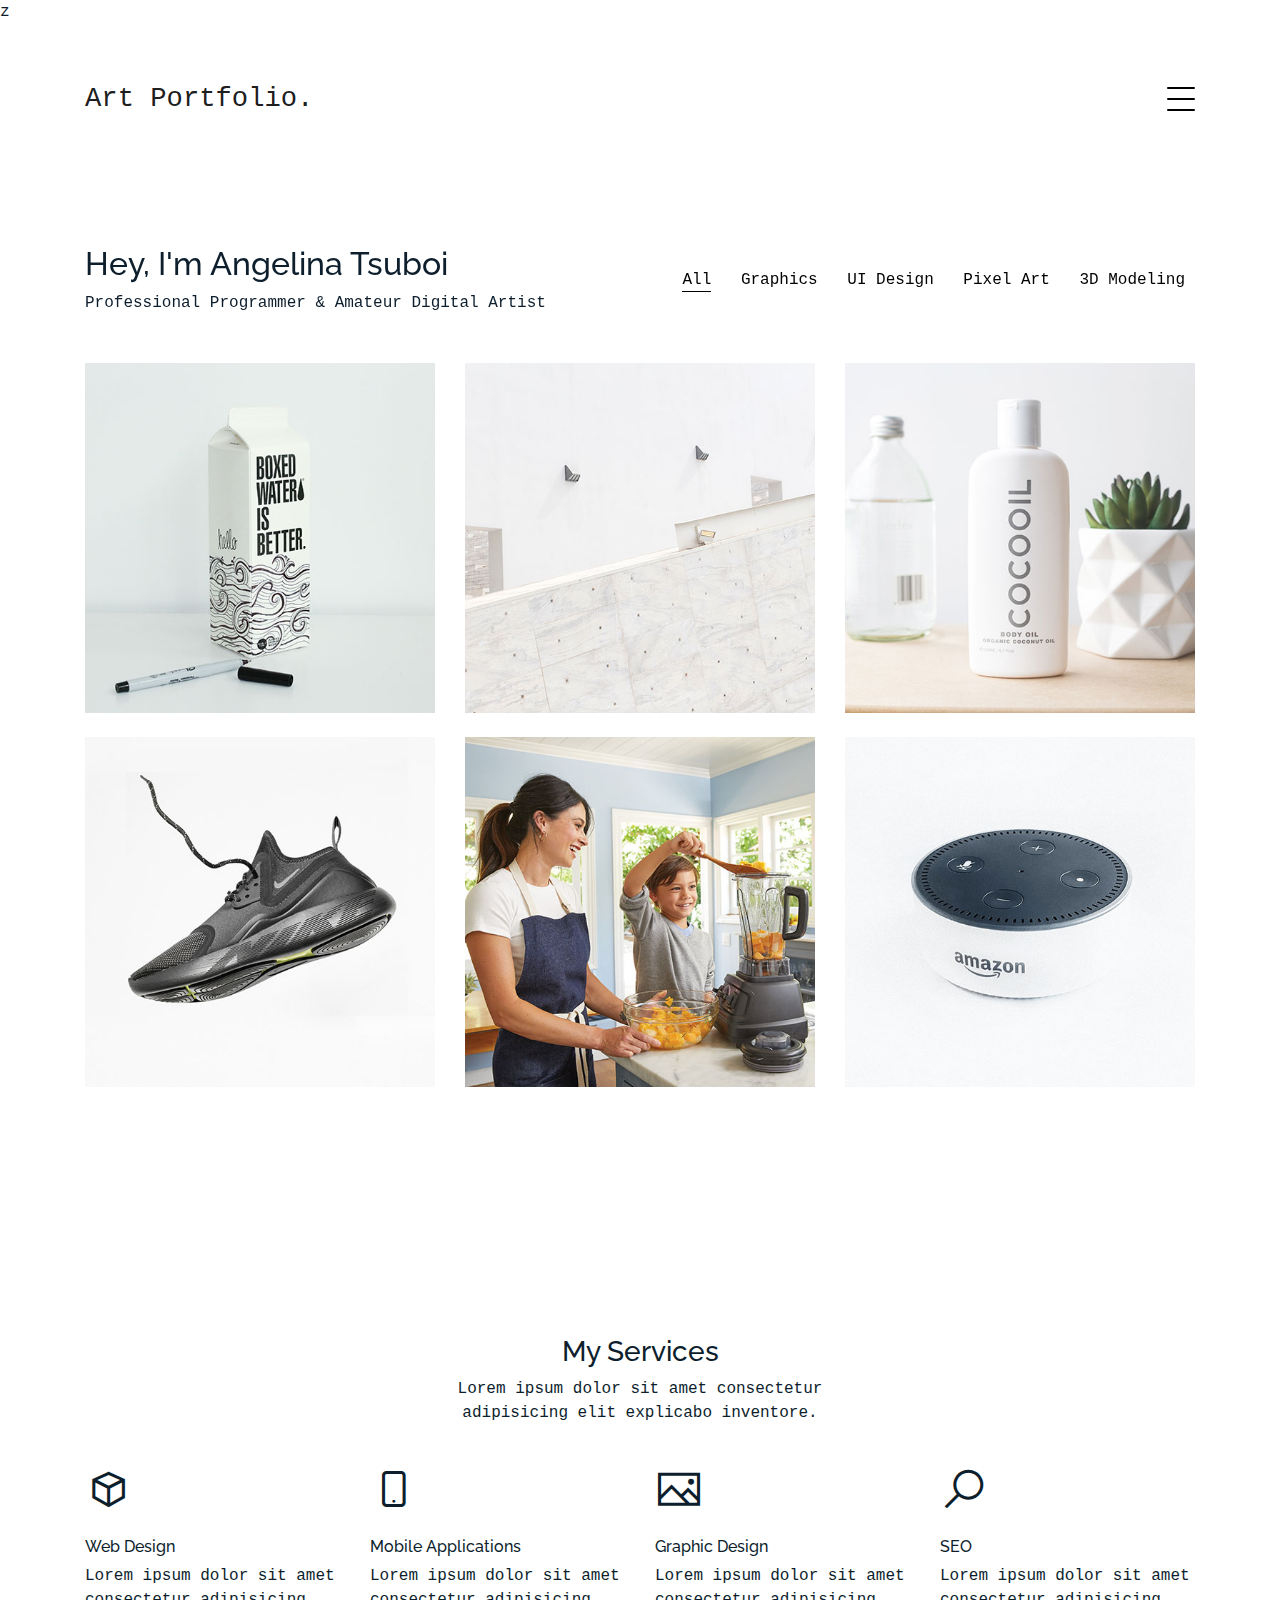
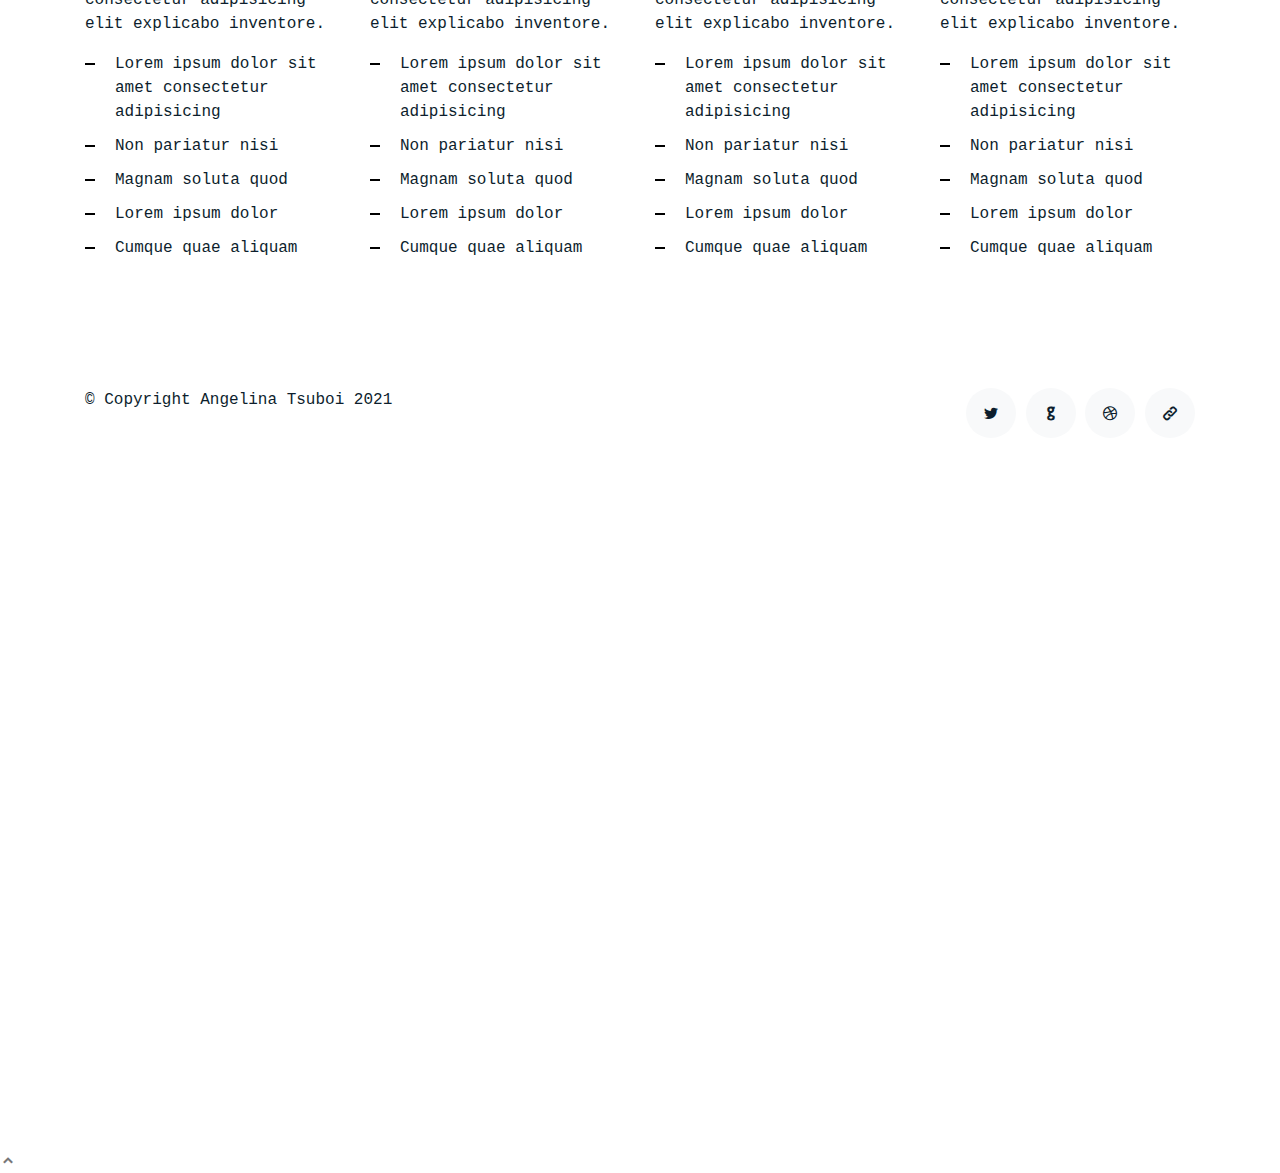
==== index.html @ 4f06e7ad "feat: changed three js code" ====
<!DOCTYPE html>
<html lang="en">

<head>
  <meta charset="utf-8">
  <meta content="width=device-width, initial-scale=1.0" name="viewport">

  <title>Art Portfolio Bootstrap Template - Index</title>
  <meta content="" name="description">
  <meta content="" name="keywords">

  <!-- Favicons -->
  <link href="assets/img/favicon.png" rel="icon">
  <link href="assets/img/apple-touch-icon.png" rel="apple-touch-icon">

  <!-- Google Fonts -->
  <link href="https://fonts.googleapis.com/css?family=https://fonts.googleapis.com/css?family=Inconsolata:400,500,600,700|Raleway:400,400i,500,500i,600,600i,700,700i" rel="stylesheet">

  <!-- Vendor CSS Files -->
  <link href="assets/vendor/bootstrap/css/bootstrap.min.css" rel="stylesheet">
  <link href="assets/vendor/icofont/icofont.min.css" rel="stylesheet">
  <link href="assets/vendor/aos/aos.css" rel="stylesheet">
  <link href="assets/vendor/line-awesome/css/line-awesome.min.css" rel="stylesheet">
  <link href="assets/vendor/owl.carousel/assets/owl.carousel.min.css" rel="stylesheet">z

  <!-- Template Main CSS File -->
  <link href="assets/css/style.css" rel="stylesheet">

  <!-- =======================================================
  * Template Name: Art Portfolio - v2.2.1
  * Template URL: https://bootstrapmade.com/Art Portfolio-bootstrap-portfolio-website-template/
  * Author: BootstrapMade.com
  * License: https://bootstrapmade.com/license/
  ======================================================== -->
</head>

<body>

  <!-- ======= Navbar ======= -->
  <div class="collapse navbar-collapse custom-navmenu" id="main-navbar">
    <div class="container py-2 py-md-5">
      <div class="row align-items-start">
        <div class="col-md-2">
          <ul class="custom-menu">
            <li class="active"><a href="index.html">Home</a></li>
            <li><a href="about.html">About Me</a></li>
            <li><a href="services.html">Services</a></li>
            <li><a href="works.html">Works</a></li>
            <li><a href="contact.html">Contact</a></li>
          </ul>
        </div>
        <div class="col-md-4 d-none d-md-block">
          <h3>Hire Me</h3>
          <p>Lorem ipsum dolor sit amet consectetur adipisicing elit. Quisquam necessitatibus incidunt ut officiisexplicabo inventore. <br> <a href="#">myemail@gmail.com</a></p>
        </div>
      </div>

    </div>
  </div>

  <nav class="navbar navbar-light custom-navbar">
    <div class="container">
      <a class="navbar-brand" href="index.html">Art Portfolio.</a>

      <a href="#" class="burger" data-toggle="collapse" data-target="#main-navbar">
        <span></span>
      </a>

    </div>
  </nav>

  <main id="main">

    <!-- ======= Works Section ======= -->
    <section class="section site-portfolio">
      <div class="container">
        <div class="row mb-5 align-items-center">
          <div class="col-md-12 col-lg-6 mb-4 mb-lg-0" data-aos="fade-up">
            <h2>Hey, I'm Angelina Tsuboi</h2>
            <p class="mb-0">Professional Programmer &amp; Amateur Digital Artist</p>
          </div>
          <div class="col-md-12 col-lg-6 text-left text-lg-right" data-aos="fade-up" data-aos-delay="100">
            <div id="filters" class="filters">
              <a href="#" data-filter="*" class="active">All</a>
              <a href="#" data-filter=".web">Graphics</a>
              <a href="#" data-filter=".design">UI Design</a>
              <a href="#" data-filter=".branding">Pixel Art</a>
              <a href="#" data-filter=".photography">3D Modeling</a>
            </div>
          </div>
        </div>
        <div id="portfolio-grid" class="row no-gutter" data-aos="fade-up" data-aos-delay="200">
          <div class="item web col-sm-6 col-md-4 col-lg-4 mb-4">
            <a href="work-single.html" class="item-wrap fancybox">
              <div class="work-info">
                <h3>Boxed Water</h3>
                <span>Web</span>
              </div>
              <img class="img-fluid" src="assets/img/img_1.jpg">
            </a>
          </div>
          <div class="item photography col-sm-6 col-md-4 col-lg-4 mb-4">
            <a href="work-single.html" class="item-wrap fancybox">
              <div class="work-info">
                <h3>Build Indoo</h3>
                <span>Photography</span>
              </div>
              <img class="img-fluid" src="assets/img/img_2.jpg">
            </a>
          </div>
          <div class="item branding col-sm-6 col-md-4 col-lg-4 mb-4">
            <a href="work-single.html" class="item-wrap fancybox">
              <div class="work-info">
                <h3>Cocooil</h3>
                <span>Branding</span>
              </div>
              <img class="img-fluid" src="assets/img/img_3.jpg">
            </a>
          </div>
          <div class="item design col-sm-6 col-md-4 col-lg-4 mb-4">
            <a href="work-single.html" class="item-wrap fancybox">
              <div class="work-info">
                <h3>Nike Shoe</h3>
                <span>Design</span>
              </div>
              <img class="img-fluid" src="assets/img/img_4.jpg">
            </a>
          </div>
          <div class="item photography col-sm-6 col-md-4 col-lg-4 mb-4">
            <a href="work-single.html" class="item-wrap fancybox">
              <div class="work-info">
                <h3>Kitchen Sink</h3>
                <span>Photography</span>
              </div>
              <img class="img-fluid" src="assets/img/img_5.jpg">
            </a>
          </div>
          <div class="item branding col-sm-6 col-md-4 col-lg-4 mb-4">
            <a href="work-single.html" class="item-wrap fancybox">
              <div class="work-info">
                <h3>Amazon</h3>
                <span>brandingn</span>
              </div>
              <img class="img-fluid" src="assets/img/img_6.jpg">
            </a>
          </div>
        </div>
      </div>
    </section><!-- End  Works Section -->


    <!-- ======= Services Section ======= -->
    <section class="section">
      <div class="container">
        <div class="row justify-content-center text-center mb-4">
          <div class="col-5">
            <h3 class="h3 heading">My Services</h3>
            <p>Lorem ipsum dolor sit amet consectetur adipisicing elit explicabo inventore.</p>
          </div>
        </div>
        <div class="row">

          <div class="col-12 col-sm-6 col-md-6 col-lg-3">
            <span class="la la-cube la-3x mb-4"></span>
            <h4 class="h4 mb-2">Web Design</h4>
            <p>Lorem ipsum dolor sit amet consectetur adipisicing elit explicabo inventore.</p>
            <ul class="list-unstyled list-line">
              <li>Lorem ipsum dolor sit amet consectetur adipisicing</li>
              <li>Non pariatur nisi</li>
              <li>Magnam soluta quod</li>
              <li>Lorem ipsum dolor</li>
              <li>Cumque quae aliquam</li>
            </ul>
          </div>
          <div class="col-12 col-sm-6 col-md-6 col-lg-3">
            <span class="la la-mobile la-3x mb-4"></span>
            <h4 class="h4 mb-2">Mobile Applications</h4>
            <p>Lorem ipsum dolor sit amet consectetur adipisicing elit explicabo inventore.</p>
            <ul class="list-unstyled list-line">
              <li>Lorem ipsum dolor sit amet consectetur adipisicing</li>
              <li>Non pariatur nisi</li>
              <li>Magnam soluta quod</li>
              <li>Lorem ipsum dolor</li>
              <li>Cumque quae aliquam</li>
            </ul>
          </div>
          <div class="col-12 col-sm-6 col-md-6 col-lg-3">
            <span class="la la-image la-3x mb-4"></span>
            <h4 class="h4 mb-2">Graphic Design</h4>
            <p>Lorem ipsum dolor sit amet consectetur adipisicing elit explicabo inventore.</p>
            <ul class="list-unstyled list-line">
              <li>Lorem ipsum dolor sit amet consectetur adipisicing</li>
              <li>Non pariatur nisi</li>
              <li>Magnam soluta quod</li>
              <li>Lorem ipsum dolor</li>
              <li>Cumque quae aliquam</li>
            </ul>
          </div>
          <div class="col-12 col-sm-6 col-md-6 col-lg-3">
            <span class="la la-search la-3x mb-4"></span>
            <h4 class="h4 mb-2">SEO</h4>
            <p>Lorem ipsum dolor sit amet consectetur adipisicing elit explicabo inventore.</p>
            <ul class="list-unstyled list-line">
              <li>Lorem ipsum dolor sit amet consectetur adipisicing</li>
              <li>Non pariatur nisi</li>
              <li>Magnam soluta quod</li>
              <li>Lorem ipsum dolor</li>
              <li>Cumque quae aliquam</li>
            </ul>
          </div>
        </div>
      </div>
    </section><!-- End Services Section -->


  </main><!-- End #main -->

  <!-- ======= Footer ======= -->
  <footer class="footer" role="contentinfo">
    <div class="container">
      <div class="row">
        <div class="col-sm-6">
          <p class="mb-1">&copy; Copyright Angelina Tsuboi 2021</p>
        </div>
        <div class="col-sm-6 social text-md-right">
          <a href="#"><span class="icofont-twitter"></span></a>
          <a href="#"><span class="icofont-github"></span></a>
          <a href="#"><span class="icofont-dribbble"></span></a>
          <a href="#"><span class="icofont-link"></span></a>
        </div>
      </div>
    </div>
  </footer>

  <canvas id="c"></canvas>

  <a href="#" class="back-to-top"><i class="icofont-simple-up"></i></a>

  <!-- Vendor JS Files -->
  <script src="assets/vendor/jquery/jquery.min.js"></script>
  <script src="assets/vendor/bootstrap/js/bootstrap.bundle.min.js"></script>
  <script src="assets/vendor/jquery.easing/jquery.easing.min.js"></script>
  <script src="assets/vendor/php-email-form/validate.js"></script>
  <script src="assets/vendor/aos/aos.js"></script>
  <script src="assets/vendor/isotope-layout/isotope.pkgd.min.js"></script>
  <script src="assets/vendor/owl.carousel/owl.carousel.min.js"></script>
  <!-- <script src="assets/vendor/three/three.min.js"></script> -->
  
  

  <!-- Template Main JS File -->
  <script src="assets/js/main.js"></script>
  <script src="assets/js/more.js" type="module"></script>


</body>

</html>
---- assets/vendor/line-awesome/css/line-awesome.min.css ----
.la,.lab,.lad,.lal,.lar,.las{-moz-osx-font-smoothing:grayscale;-webkit-font-smoothing:antialiased;display:inline-block;font-style:normal;font-variant:normal;text-rendering:auto;line-height:1}.la-lg{font-size:1.33333em;line-height:.75em;vertical-align:-.0667em}.la-xs{font-size:.75em}.la-sm{font-size:.875em}.la-1x{font-size:1em}.la-2x{font-size:2em}.la-3x{font-size:3em}.la-4x{font-size:4em}.la-5x{font-size:5em}.la-6x{font-size:6em}.la-7x{font-size:7em}.la-8x{font-size:8em}.la-9x{font-size:9em}.la-10x{font-size:10em}.la-fw{text-align:center;width:1.25em}.la-ul{list-style-type:none;margin-left:2.5em;padding-left:0}.la-ul>li{position:relative}.la-li{left:-2em;position:absolute;text-align:center;width:2em;line-height:inherit}.la-border{border:solid .08em #eee;border-radius:.1em;padding:.2em .25em .15em}.la-pull-left{float:left}.la-pull-right{float:right}.la.la-pull-left,.lab.la-pull-left,.lal.la-pull-left,.lar.la-pull-left,.las.la-pull-left{margin-right:.3em}.la.la-pull-right,.lab.la-pull-right,.lal.la-pull-right,.lar.la-pull-right,.las.la-pull-right{margin-left:.3em}.la-spin{-webkit-animation:la-spin 2s infinite linear;animation:la-spin 2s infinite linear}.la-pulse{-webkit-animation:la-spin 1s infinite steps(8);animation:la-spin 1s infinite steps(8)}@-webkit-keyframes la-spin{0%{-webkit-transform:rotate(0);transform:rotate(0)}100%{-webkit-transform:rotate(360deg);transform:rotate(360deg)}}@keyframes la-spin{0%{-webkit-transform:rotate(0);transform:rotate(0)}100%{-webkit-transform:rotate(360deg);transform:rotate(360deg)}}.la-rotate-90{-webkit-transform:rotate(90deg);transform:rotate(90deg)}.la-rotate-180{-webkit-transform:rotate(180deg);transform:rotate(180deg)}.la-rotate-270{-webkit-transform:rotate(270deg);transform:rotate(270deg)}.la-flip-horizontal{-webkit-transform:scale(-1,1);transform:scale(-1,1)}.la-flip-vertical{-webkit-transform:scale(1,-1);transform:scale(1,-1)}.la-flip-both,.la-flip-horizontal.la-flip-vertical{-webkit-transform:scale(-1,-1);transform:scale(-1,-1)}:root .la-flip-both,:root .la-flip-horizontal,:root .la-flip-vertical,:root .la-rotate-180,:root .la-rotate-270,:root .la-rotate-90{-webkit-filter:none;filter:none}.la-stack{display:inline-block;height:2em;line-height:2em;position:relative;vertical-align:middle;width:2.5em}.la-stack-1x,.la-stack-2x{left:0;position:absolute;text-align:center;width:100%}.la-stack-1x{line-height:inherit}.la-stack-2x{font-size:2em}.la-inverse{color:#fff}.la-500px:before{content:"\f26e"}.la-accessible-icon:before{content:"\f368"}.la-accusoft:before{content:"\f369"}.la-acquisitions-incorporated:before{content:"\f6af"}.la-ad:before{content:"\f641"}.la-address-book:before{content:"\f2b9"}.la-address-card:before{content:"\f2bb"}.la-adjust:before{content:"\f042"}.la-adn:before{content:"\f170"}.la-adobe:before{content:"\f778"}.la-adversal:before{content:"\f36a"}.la-affiliatetheme:before{content:"\f36b"}.la-air-freshener:before{content:"\f5d0"}.la-airbnb:before{content:"\f834"}.la-algolia:before{content:"\f36c"}.la-align-center:before{content:"\f037"}.la-align-justify:before{content:"\f039"}.la-align-left:before{content:"\f036"}.la-align-right:before{content:"\f038"}.la-alipay:before{content:"\f642"}.la-allergies:before{content:"\f461"}.la-amazon:before{content:"\f270"}.la-amazon-pay:before{content:"\f42c"}.la-ambulance:before{content:"\f0f9"}.la-american-sign-language-interpreting:before{content:"\f2a3"}.la-amilia:before{content:"\f36d"}.la-anchor:before{content:"\f13d"}.la-android:before{content:"\f17b"}.la-angellist:before{content:"\f209"}.la-angle-double-down:before{content:"\f103"}.la-angle-double-left:before{content:"\f100"}.la-angle-double-right:before{content:"\f101"}.la-angle-double-up:before{content:"\f102"}.la-angle-down:before{content:"\f107"}.la-angle-left:before{content:"\f104"}.la-angle-right:before{content:"\f105"}.la-angle-up:before{content:"\f106"}.la-angry:before{content:"\f556"}.la-angrycreative:before{content:"\f36e"}.la-angular:before{content:"\f420"}.la-ankh:before{content:"\f644"}.la-app-store:before{content:"\f36f"}.la-app-store-ios:before{content:"\f370"}.la-apper:before{content:"\f371"}.la-apple:before{content:"\f179"}.la-apple-alt:before{content:"\f5d1"}.la-apple-pay:before{content:"\f415"}.la-archive:before{content:"\f187"}.la-archway:before{content:"\f557"}.la-arrow-alt-circle-down:before{content:"\f358"}.la-arrow-alt-circle-left:before{content:"\f359"}.la-arrow-alt-circle-right:before{content:"\f35a"}.la-arrow-alt-circle-up:before{content:"\f35b"}.la-arrow-circle-down:before{content:"\f0ab"}.la-arrow-circle-left:before{content:"\f0a8"}.la-arrow-circle-right:before{content:"\f0a9"}.la-arrow-circle-up:before{content:"\f0aa"}.la-arrow-down:before{content:"\f063"}.la-arrow-left:before{content:"\f060"}.la-arrow-right:before{content:"\f061"}.la-arrow-up:before{content:"\f062"}.la-arrows-alt:before{content:"\f0b2"}.la-arrows-alt-h:before{content:"\f337"}.la-arrows-alt-v:before{content:"\f338"}.la-artstation:before{content:"\f77a"}.la-assistive-listening-systems:before{content:"\f2a2"}.la-asterisk:before{content:"\f069"}.la-asymmetrik:before{content:"\f372"}.la-at:before{content:"\f1fa"}.la-atlas:before{content:"\f558"}.la-atlassian:before{content:"\f77b"}.la-atom:before{content:"\f5d2"}.la-audible:before{content:"\f373"}.la-audio-description:before{content:"\f29e"}.la-autoprefixer:before{content:"\f41c"}.la-avianex:before{content:"\f374"}.la-aviato:before{content:"\f421"}.la-award:before{content:"\f559"}.la-aws:before{content:"\f375"}.la-baby:before{content:"\f77c"}.la-baby-carriage:before{content:"\f77d"}.la-backspace:before{content:"\f55a"}.la-backward:before{content:"\f04a"}.la-bacon:before{content:"\f7e5"}.la-balance-scale:before{content:"\f24e"}.la-balance-scale-left:before{content:"\f515"}.la-balance-scale-right:before{content:"\f516"}.la-ban:before{content:"\f05e"}.la-band-aid:before{content:"\f462"}.la-bandcamp:before{content:"\f2d5"}.la-barcode:before{content:"\f02a"}.la-bars:before{content:"\f0c9"}.la-baseball-ball:before{content:"\f433"}.la-basketball-ball:before{content:"\f434"}.la-bath:before{content:"\f2cd"}.la-battery-empty:before{content:"\f244"}.la-battery-full:before{content:"\f240"}.la-battery-half:before{content:"\f242"}.la-battery-quarter:before{content:"\f243"}.la-battery-three-quarters:before{content:"\f241"}.la-battle-net:before{content:"\f835"}.la-bed:before{content:"\f236"}.la-beer:before{content:"\f0fc"}.la-behance:before{content:"\f1b4"}.la-behance-square:before{content:"\f1b5"}.la-bell:before{content:"\f0f3"}.la-bell-slash:before{content:"\f1f6"}.la-bezier-curve:before{content:"\f55b"}.la-bible:before{content:"\f647"}.la-bicycle:before{content:"\f206"}.la-biking:before{content:"\f84a"}.la-bimobject:before{content:"\f378"}.la-binoculars:before{content:"\f1e5"}.la-biohazard:before{content:"\f780"}.la-birthday-cake:before{content:"\f1fd"}.la-bitbucket:before{content:"\f171"}.la-bitcoin:before{content:"\f379"}.la-bity:before{content:"\f37a"}.la-black-tie:before{content:"\f27e"}.la-blackberry:before{content:"\f37b"}.la-blender:before{content:"\f517"}.la-blender-phone:before{content:"\f6b6"}.la-blind:before{content:"\f29d"}.la-blog:before{content:"\f781"}.la-blogger:before{content:"\f37c"}.la-blogger-b:before{content:"\f37d"}.la-bluetooth:before{content:"\f293"}.la-bluetooth-b:before{content:"\f294"}.la-bold:before{content:"\f032"}.la-bolt:before{content:"\f0e7"}.la-bomb:before{content:"\f1e2"}.la-bone:before{content:"\f5d7"}.la-bong:before{content:"\f55c"}.la-book:before{content:"\f02d"}.la-book-dead:before{content:"\f6b7"}.la-book-medical:before{content:"\f7e6"}.la-book-open:before{content:"\f518"}.la-book-reader:before{content:"\f5da"}.la-bookmark:before{content:"\f02e"}.la-bootstrap:before{content:"\f836"}.la-border-all:before{content:"\f84c"}.la-border-none:before{content:"\f850"}.la-border-style:before{content:"\f853"}.la-bowling-ball:before{content:"\f436"}.la-box:before{content:"\f466"}.la-box-open:before{content:"\f49e"}.la-boxes:before{content:"\f468"}.la-braille:before{content:"\f2a1"}.la-brain:before{content:"\f5dc"}.la-bread-slice:before{content:"\f7ec"}.la-briefcase:before{content:"\f0b1"}.la-briefcase-medical:before{content:"\f469"}.la-broadcast-tower:before{content:"\f519"}.la-broom:before{content:"\f51a"}.la-brush:before{content:"\f55d"}.la-btc:before{content:"\f15a"}.la-buffer:before{content:"\f837"}.la-bug:before{content:"\f188"}.la-building:before{content:"\f1ad"}.la-bullhorn:before{content:"\f0a1"}.la-bullseye:before{content:"\f140"}.la-burn:before{content:"\f46a"}.la-buromobelexperte:before{content:"\f37f"}.la-bus:before{content:"\f207"}.la-bus-alt:before{content:"\f55e"}.la-business-time:before{content:"\f64a"}.la-buy-n-large:before{content:"\f8a6"}.la-buysellads:before{content:"\f20d"}.la-calculator:before{content:"\f1ec"}.la-calendar:before{content:"\f133"}.la-calendar-alt:before{content:"\f073"}.la-calendar-check:before{content:"\f274"}.la-calendar-day:before{content:"\f783"}.la-calendar-minus:before{content:"\f272"}.la-calendar-plus:before{content:"\f271"}.la-calendar-times:before{content:"\f273"}.la-calendar-week:before{content:"\f784"}.la-camera:before{content:"\f030"}.la-camera-retro:before{content:"\f083"}.la-campground:before{content:"\f6bb"}.la-canadian-maple-leaf:before{content:"\f785"}.la-candy-cane:before{content:"\f786"}.la-cannabis:before{content:"\f55f"}.la-capsules:before{content:"\f46b"}.la-car:before{content:"\f1b9"}.la-car-alt:before{content:"\f5de"}.la-car-battery:before{content:"\f5df"}.la-car-crash:before{content:"\f5e1"}.la-car-side:before{content:"\f5e4"}.la-caret-down:before{content:"\f0d7"}.la-caret-left:before{content:"\f0d9"}.la-caret-right:before{content:"\f0da"}.la-caret-square-down:before{content:"\f150"}.la-caret-square-left:before{content:"\f191"}.la-caret-square-right:before{content:"\f152"}.la-caret-square-up:before{content:"\f151"}.la-caret-up:before{content:"\f0d8"}.la-carrot:before{content:"\f787"}.la-cart-arrow-down:before{content:"\f218"}.la-cart-plus:before{content:"\f217"}.la-cash-register:before{content:"\f788"}.la-cat:before{content:"\f6be"}.la-cc-amazon-pay:before{content:"\f42d"}.la-cc-amex:before{content:"\f1f3"}.la-cc-apple-pay:before{content:"\f416"}.la-cc-diners-club:before{content:"\f24c"}.la-cc-discover:before{content:"\f1f2"}.la-cc-jcb:before{content:"\f24b"}.la-cc-mastercard:before{content:"\f1f1"}.la-cc-paypal:before{content:"\f1f4"}.la-cc-stripe:before{content:"\f1f5"}.la-cc-visa:before{content:"\f1f0"}.la-centercode:before{content:"\f380"}.la-centos:before{content:"\f789"}.la-certificate:before{content:"\f0a3"}.la-chair:before{content:"\f6c0"}.la-chalkboard:before{content:"\f51b"}.la-chalkboard-teacher:before{content:"\f51c"}.la-charging-station:before{content:"\f5e7"}.la-chart-area:before{content:"\f1fe"}.la-chart-bar:before{content:"\f080"}.la-chart-line:before{content:"\f201"}.la-chart-pie:before{content:"\f200"}.la-check:before{content:"\f00c"}.la-check-circle:before{content:"\f058"}.la-check-double:before{content:"\f560"}.la-check-square:before{content:"\f14a"}.la-cheese:before{content:"\f7ef"}.la-chess:before{content:"\f439"}.la-chess-bishop:before{content:"\f43a"}.la-chess-board:before{content:"\f43c"}.la-chess-king:before{content:"\f43f"}.la-chess-knight:before{content:"\f441"}.la-chess-pawn:before{content:"\f443"}.la-chess-queen:before{content:"\f445"}.la-chess-rook:before{content:"\f447"}.la-chevron-circle-down:before{content:"\f13a"}.la-chevron-circle-left:before{content:"\f137"}.la-chevron-circle-right:before{content:"\f138"}.la-chevron-circle-up:before{content:"\f139"}.la-chevron-down:before{content:"\f078"}.la-chevron-left:before{content:"\f053"}.la-chevron-right:before{content:"\f054"}.la-chevron-up:before{content:"\f077"}.la-child:before{content:"\f1ae"}.la-chrome:before{content:"\f268"}.la-chromecast:before{content:"\f838"}.la-church:before{content:"\f51d"}.la-circle:before{content:"\f111"}.la-circle-notch:before{content:"\f1ce"}.la-city:before{content:"\f64f"}.la-clinic-medical:before{content:"\f7f2"}.la-clipboard:before{content:"\f328"}.la-clipboard-check:before{content:"\f46c"}.la-clipboard-list:before{content:"\f46d"}.la-clock:before{content:"\f017"}.la-clone:before{content:"\f24d"}.la-closed-captioning:before{content:"\f20a"}.la-cloud:before{content:"\f0c2"}.la-cloud-download-alt:before{content:"\f381"}.la-cloud-meatball:before{content:"\f73b"}.la-cloud-moon:before{content:"\f6c3"}.la-cloud-moon-rain:before{content:"\f73c"}.la-cloud-rain:before{content:"\f73d"}.la-cloud-showers-heavy:before{content:"\f740"}.la-cloud-sun:before{content:"\f6c4"}.la-cloud-sun-rain:before{content:"\f743"}.la-cloud-upload-alt:before{content:"\f382"}.la-cloudscale:before{content:"\f383"}.la-cloudsmith:before{content:"\f384"}.la-cloudversify:before{content:"\f385"}.la-cocktail:before{content:"\f561"}.la-code:before{content:"\f121"}.la-code-branch:before{content:"\f126"}.la-codepen:before{content:"\f1cb"}.la-codiepie:before{content:"\f284"}.la-coffee:before{content:"\f0f4"}.la-cog:before{content:"\f013"}.la-cogs:before{content:"\f085"}.la-coins:before{content:"\f51e"}.la-columns:before{content:"\f0db"}.la-comment:before{content:"\f075"}.la-comment-alt:before{content:"\f27a"}.la-comment-dollar:before{content:"\f651"}.la-comment-dots:before{content:"\f4ad"}.la-comment-medical:before{content:"\f7f5"}.la-comment-slash:before{content:"\f4b3"}.la-comments:before{content:"\f086"}.la-comments-dollar:before{content:"\f653"}.la-compact-disc:before{content:"\f51f"}.la-compass:before{content:"\f14e"}.la-compress:before{content:"\f066"}.la-compress-arrows-alt:before{content:"\f78c"}.la-concierge-bell:before{content:"\f562"}.la-confluence:before{content:"\f78d"}.la-connectdevelop:before{content:"\f20e"}.la-contao:before{content:"\f26d"}.la-cookie:before{content:"\f563"}.la-cookie-bite:before{content:"\f564"}.la-copy:before{content:"\f0c5"}.la-copyright:before{content:"\f1f9"}.la-cotton-bureau:before{content:"\f89e"}.la-couch:before{content:"\f4b8"}.la-cpanel:before{content:"\f388"}.la-creative-commons:before{content:"\f25e"}.la-creative-commons-by:before{content:"\f4e7"}.la-creative-commons-nc:before{content:"\f4e8"}.la-creative-commons-nc-eu:before{content:"\f4e9"}.la-creative-commons-nc-jp:before{content:"\f4ea"}.la-creative-commons-nd:before{content:"\f4eb"}.la-creative-commons-pd:before{content:"\f4ec"}.la-creative-commons-pd-alt:before{content:"\f4ed"}.la-creative-commons-remix:before{content:"\f4ee"}.la-creative-commons-sa:before{content:"\f4ef"}.la-creative-commons-sampling:before{content:"\f4f0"}.la-creative-commons-sampling-plus:before{content:"\f4f1"}.la-creative-commons-share:before{content:"\f4f2"}.la-creative-commons-zero:before{content:"\f4f3"}.la-credit-card:before{content:"\f09d"}.la-critical-role:before{content:"\f6c9"}.la-crop:before{content:"\f125"}.la-crop-alt:before{content:"\f565"}.la-cross:before{content:"\f654"}.la-crosshairs:before{content:"\f05b"}.la-crow:before{content:"\f520"}.la-crown:before{content:"\f521"}.la-crutch:before{content:"\f7f7"}.la-css3:before{content:"\f13c"}.la-css3-alt:before{content:"\f38b"}.la-cube:before{content:"\f1b2"}.la-cubes:before{content:"\f1b3"}.la-cut:before{content:"\f0c4"}.la-cuttlefish:before{content:"\f38c"}.la-d-and-d:before{content:"\f38d"}.la-d-and-d-beyond:before{content:"\f6ca"}.la-dashcube:before{content:"\f210"}.la-database:before{content:"\f1c0"}.la-deaf:before{content:"\f2a4"}.la-delicious:before{content:"\f1a5"}.la-democrat:before{content:"\f747"}.la-deploydog:before{content:"\f38e"}.la-deskpro:before{content:"\f38f"}.la-desktop:before{content:"\f108"}.la-dev:before{content:"\f6cc"}.la-deviantart:before{content:"\f1bd"}.la-dharmachakra:before{content:"\f655"}.la-dhl:before{content:"\f790"}.la-diagnoses:before{content:"\f470"}.la-diaspora:before{content:"\f791"}.la-dice:before{content:"\f522"}.la-dice-d20:before{content:"\f6cf"}.la-dice-d6:before{content:"\f6d1"}.la-dice-five:before{content:"\f523"}.la-dice-four:before{content:"\f524"}.la-dice-one:before{content:"\f525"}.la-dice-six:before{content:"\f526"}.la-dice-three:before{content:"\f527"}.la-dice-two:before{content:"\f528"}.la-digg:before{content:"\f1a6"}.la-digital-ocean:before{content:"\f391"}.la-digital-tachograph:before{content:"\f566"}.la-directions:before{content:"\f5eb"}.la-discord:before{content:"\f392"}.la-discourse:before{content:"\f393"}.la-divide:before{content:"\f529"}.la-dizzy:before{content:"\f567"}.la-dna:before{content:"\f471"}.la-dochub:before{content:"\f394"}.la-docker:before{content:"\f395"}.la-dog:before{content:"\f6d3"}.la-dollar-sign:before{content:"\f155"}.la-dolly:before{content:"\f472"}.la-dolly-flatbed:before{content:"\f474"}.la-donate:before{content:"\f4b9"}.la-door-closed:before{content:"\f52a"}.la-door-open:before{content:"\f52b"}.la-dot-circle:before{content:"\f192"}.la-dove:before{content:"\f4ba"}.la-download:before{content:"\f019"}.la-draft2digital:before{content:"\f396"}.la-drafting-compass:before{content:"\f568"}.la-dragon:before{content:"\f6d5"}.la-draw-polygon:before{content:"\f5ee"}.la-dribbble:before{content:"\f17d"}.la-dribbble-square:before{content:"\f397"}.la-dropbox:before{content:"\f16b"}.la-drum:before{content:"\f569"}.la-drum-steelpan:before{content:"\f56a"}.la-drumstick-bite:before{content:"\f6d7"}.la-drupal:before{content:"\f1a9"}.la-dumbbell:before{content:"\f44b"}.la-dumpster:before{content:"\f793"}.la-dumpster-fire:before{content:"\f794"}.la-dungeon:before{content:"\f6d9"}.la-dyalog:before{content:"\f399"}.la-earlybirds:before{content:"\f39a"}.la-ebay:before{content:"\f4f4"}.la-edge:before{content:"\f282"}.la-edit:before{content:"\f044"}.la-egg:before{content:"\f7fb"}.la-eject:before{content:"\f052"}.la-elementor:before{content:"\f430"}.la-ellipsis-h:before{content:"\f141"}.la-ellipsis-v:before{content:"\f142"}.la-ello:before{content:"\f5f1"}.la-ember:before{content:"\f423"}.la-empire:before{content:"\f1d1"}.la-envelope:before{content:"\f0e0"}.la-envelope-open:before{content:"\f2b6"}.la-envelope-open-text:before{content:"\f658"}.la-envelope-square:before{content:"\f199"}.la-envira:before{content:"\f299"}.la-equals:before{content:"\f52c"}.la-eraser:before{content:"\f12d"}.la-erlang:before{content:"\f39d"}.la-ethereum:before{content:"\f42e"}.la-ethernet:before{content:"\f796"}.la-etsy:before{content:"\f2d7"}.la-euro-sign:before{content:"\f153"}.la-evernote:before{content:"\f839"}.la-exchange-alt:before{content:"\f362"}.la-exclamation:before{content:"\f12a"}.la-exclamation-circle:before{content:"\f06a"}.la-exclamation-triangle:before{content:"\f071"}.la-expand:before{content:"\f065"}.la-expand-arrows-alt:before{content:"\f31e"}.la-expeditedssl:before{content:"\f23e"}.la-external-link-alt:before{content:"\f35d"}.la-external-link-square-alt:before{content:"\f360"}.la-eye:before{content:"\f06e"}.la-eye-dropper:before{content:"\f1fb"}.la-eye-slash:before{content:"\f070"}.la-facebook:before{content:"\f09a"}.la-facebook-f:before{content:"\f39e"}.la-facebook-messenger:before{content:"\f39f"}.la-facebook-square:before{content:"\f082"}.la-fan:before{content:"\f863"}.la-fantasy-flight-games:before{content:"\f6dc"}.la-fast-backward:before{content:"\f049"}.la-fast-forward:before{content:"\f050"}.la-fax:before{content:"\f1ac"}.la-feather:before{content:"\f52d"}.la-feather-alt:before{content:"\f56b"}.la-fedex:before{content:"\f797"}.la-fedora:before{content:"\f798"}.la-female:before{content:"\f182"}.la-fighter-jet:before{content:"\f0fb"}.la-figma:before{content:"\f799"}.la-file:before{content:"\f15b"}.la-file-alt:before{content:"\f15c"}.la-file-archive:before{content:"\f1c6"}.la-file-audio:before{content:"\f1c7"}.la-file-code:before{content:"\f1c9"}.la-file-contract:before{content:"\f56c"}.la-file-csv:before{content:"\f6dd"}.la-file-download:before{content:"\f56d"}.la-file-excel:before{content:"\f1c3"}.la-file-export:before{content:"\f56e"}.la-file-image:before{content:"\f1c5"}.la-file-import:before{content:"\f56f"}.la-file-invoice:before{content:"\f570"}.la-file-invoice-dollar:before{content:"\f571"}.la-file-medical:before{content:"\f477"}.la-file-medical-alt:before{content:"\f478"}.la-file-pdf:before{content:"\f1c1"}.la-file-powerpoint:before{content:"\f1c4"}.la-file-prescription:before{content:"\f572"}.la-file-signature:before{content:"\f573"}.la-file-upload:before{content:"\f574"}.la-file-video:before{content:"\f1c8"}.la-file-word:before{content:"\f1c2"}.la-fill:before{content:"\f575"}.la-fill-drip:before{content:"\f576"}.la-film:before{content:"\f008"}.la-filter:before{content:"\f0b0"}.la-fingerprint:before{content:"\f577"}.la-fire:before{content:"\f06d"}.la-fire-alt:before{content:"\f7e4"}.la-fire-extinguisher:before{content:"\f134"}.la-firefox:before{content:"\f269"}.la-first-aid:before{content:"\f479"}.la-first-order:before{content:"\f2b0"}.la-first-order-alt:before{content:"\f50a"}.la-firstdraft:before{content:"\f3a1"}.la-fish:before{content:"\f578"}.la-fist-raised:before{content:"\f6de"}.la-flag:before{content:"\f024"}.la-flag-checkered:before{content:"\f11e"}.la-flag-usa:before{content:"\f74d"}.la-flask:before{content:"\f0c3"}.la-flickr:before{content:"\f16e"}.la-flipboard:before{content:"\f44d"}.la-flushed:before{content:"\f579"}.la-fly:before{content:"\f417"}.la-folder:before{content:"\f07b"}.la-folder-minus:before{content:"\f65d"}.la-folder-open:before{content:"\f07c"}.la-folder-plus:before{content:"\f65e"}.la-font:before{content:"\f031"}.la-font-awesome:before{content:"\f2b4"}.la-font-awesome-alt:before{content:"\f35c"}.la-font-awesome-flag:before{content:"\f425"}.la-font-awesome-logo-full:before{content:"\f4e6"}.la-fonticons:before{content:"\f280"}.la-fonticons-fi:before{content:"\f3a2"}.la-football-ball:before{content:"\f44e"}.la-fort-awesome:before{content:"\f286"}.la-fort-awesome-alt:before{content:"\f3a3"}.la-forumbee:before{content:"\f211"}.la-forward:before{content:"\f04e"}.la-foursquare:before{content:"\f180"}.la-free-code-camp:before{content:"\f2c5"}.la-freebsd:before{content:"\f3a4"}.la-frog:before{content:"\f52e"}.la-frown:before{content:"\f119"}.la-frown-open:before{content:"\f57a"}.la-fulcrum:before{content:"\f50b"}.la-funnel-dollar:before{content:"\f662"}.la-futbol:before{content:"\f1e3"}.la-galactic-republic:before{content:"\f50c"}.la-galactic-senate:before{content:"\f50d"}.la-gamepad:before{content:"\f11b"}.la-gas-pump:before{content:"\f52f"}.la-gavel:before{content:"\f0e3"}.la-gem:before{content:"\f3a5"}.la-genderless:before{content:"\f22d"}.la-get-pocket:before{content:"\f265"}.la-gg:before{content:"\f260"}.la-gg-circle:before{content:"\f261"}.la-ghost:before{content:"\f6e2"}.la-gift:before{content:"\f06b"}.la-gifts:before{content:"\f79c"}.la-git:before{content:"\f1d3"}.la-git-alt:before{content:"\f841"}.la-git-square:before{content:"\f1d2"}.la-github:before{content:"\f09b"}.la-github-alt:before{content:"\f113"}.la-github-square:before{content:"\f092"}.la-gitkraken:before{content:"\f3a6"}.la-gitlab:before{content:"\f296"}.la-gitter:before{content:"\f426"}.la-glass-cheers:before{content:"\f79f"}.la-glass-martini:before{content:"\f000"}.la-glass-martini-alt:before{content:"\f57b"}.la-glass-whiskey:before{content:"\f7a0"}.la-glasses:before{content:"\f530"}.la-glide:before{content:"\f2a5"}.la-glide-g:before{content:"\f2a6"}.la-globe:before{content:"\f0ac"}.la-globe-africa:before{content:"\f57c"}.la-globe-americas:before{content:"\f57d"}.la-globe-asia:before{content:"\f57e"}.la-globe-europe:before{content:"\f7a2"}.la-gofore:before{content:"\f3a7"}.la-golf-ball:before{content:"\f450"}.la-goodreads:before{content:"\f3a8"}.la-goodreads-g:before{content:"\f3a9"}.la-google:before{content:"\f1a0"}.la-google-drive:before{content:"\f3aa"}.la-google-play:before{content:"\f3ab"}.la-google-plus:before{content:"\f2b3"}.la-google-plus-g:before{content:"\f0d5"}.la-google-plus-square:before{content:"\f0d4"}.la-google-wallet:before{content:"\f1ee"}.la-gopuram:before{content:"\f664"}.la-graduation-cap:before{content:"\f19d"}.la-gratipay:before{content:"\f184"}.la-grav:before{content:"\f2d6"}.la-greater-than:before{content:"\f531"}.la-greater-than-equal:before{content:"\f532"}.la-grimace:before{content:"\f57f"}.la-grin:before{content:"\f580"}.la-grin-alt:before{content:"\f581"}.la-grin-beam:before{content:"\f582"}.la-grin-beam-sweat:before{content:"\f583"}.la-grin-hearts:before{content:"\f584"}.la-grin-squint:before{content:"\f585"}.la-grin-squint-tears:before{content:"\f586"}.la-grin-stars:before{content:"\f587"}.la-grin-tears:before{content:"\f588"}.la-grin-tongue:before{content:"\f589"}.la-grin-tongue-squint:before{content:"\f58a"}.la-grin-tongue-wink:before{content:"\f58b"}.la-grin-wink:before{content:"\f58c"}.la-grip-horizontal:before{content:"\f58d"}.la-grip-lines:before{content:"\f7a4"}.la-grip-lines-vertical:before{content:"\f7a5"}.la-grip-vertical:before{content:"\f58e"}.la-gripfire:before{content:"\f3ac"}.la-grunt:before{content:"\f3ad"}.la-guitar:before{content:"\f7a6"}.la-gulp:before{content:"\f3ae"}.la-h-square:before{content:"\f0fd"}.la-hacker-news:before{content:"\f1d4"}.la-hacker-news-square:before{content:"\f3af"}.la-hackerrank:before{content:"\f5f7"}.la-hamburger:before{content:"\f805"}.la-hammer:before{content:"\f6e3"}.la-hamsa:before{content:"\f665"}.la-hand-holding:before{content:"\f4bd"}.la-hand-holding-heart:before{content:"\f4be"}.la-hand-holding-usd:before{content:"\f4c0"}.la-hand-lizard:before{content:"\f258"}.la-hand-middle-finger:before{content:"\f806"}.la-hand-paper:before{content:"\f256"}.la-hand-peace:before{content:"\f25b"}.la-hand-point-down:before{content:"\f0a7"}.la-hand-point-left:before{content:"\f0a5"}.la-hand-point-right:before{content:"\f0a4"}.la-hand-point-up:before{content:"\f0a6"}.la-hand-pointer:before{content:"\f25a"}.la-hand-rock:before{content:"\f255"}.la-hand-scissors:before{content:"\f257"}.la-hand-spock:before{content:"\f259"}.la-hands:before{content:"\f4c2"}.la-hands-helping:before{content:"\f4c4"}.la-handshake:before{content:"\f2b5"}.la-hanukiah:before{content:"\f6e6"}.la-hard-hat:before{content:"\f807"}.la-hashtag:before{content:"\f292"}.la-hat-cowboy:before{content:"\f8c0"}.la-hat-cowboy-side:before{content:"\f8c1"}.la-hat-wizard:before{content:"\f6e8"}.la-haykal:before{content:"\f666"}.la-hdd:before{content:"\f0a0"}.la-heading:before{content:"\f1dc"}.la-headphones:before{content:"\f025"}.la-headphones-alt:before{content:"\f58f"}.la-headset:before{content:"\f590"}.la-heart:before{content:"\f004"}.la-heart-broken:before{content:"\f7a9"}.la-heartbeat:before{content:"\f21e"}.la-helicopter:before{content:"\f533"}.la-highlighter:before{content:"\f591"}.la-hiking:before{content:"\f6ec"}.la-hippo:before{content:"\f6ed"}.la-hips:before{content:"\f452"}.la-hire-a-helper:before{content:"\f3b0"}.la-history:before{content:"\f1da"}.la-hockey-puck:before{content:"\f453"}.la-holly-berry:before{content:"\f7aa"}.la-home:before{content:"\f015"}.la-hooli:before{content:"\f427"}.la-hornbill:before{content:"\f592"}.la-horse:before{content:"\f6f0"}.la-horse-head:before{content:"\f7ab"}.la-hospital:before{content:"\f0f8"}.la-hospital-alt:before{content:"\f47d"}.la-hospital-symbol:before{content:"\f47e"}.la-hot-tub:before{content:"\f593"}.la-hotdog:before{content:"\f80f"}.la-hotel:before{content:"\f594"}.la-hotjar:before{content:"\f3b1"}.la-hourglass:before{content:"\f254"}.la-hourglass-end:before{content:"\f253"}.la-hourglass-half:before{content:"\f252"}.la-hourglass-start:before{content:"\f251"}.la-house-damage:before{content:"\f6f1"}.la-houzz:before{content:"\f27c"}.la-hryvnia:before{content:"\f6f2"}.la-html5:before{content:"\f13b"}.la-hubspot:before{content:"\f3b2"}.la-i-cursor:before{content:"\f246"}.la-ice-cream:before{content:"\f810"}.la-icicles:before{content:"\f7ad"}.la-icons:before{content:"\f86d"}.la-id-badge:before{content:"\f2c1"}.la-id-card:before{content:"\f2c2"}.la-id-card-alt:before{content:"\f47f"}.la-igloo:before{content:"\f7ae"}.la-image:before{content:"\f03e"}.la-images:before{content:"\f302"}.la-imdb:before{content:"\f2d8"}.la-inbox:before{content:"\f01c"}.la-indent:before{content:"\f03c"}.la-industry:before{content:"\f275"}.la-infinity:before{content:"\f534"}.la-info:before{content:"\f129"}.la-info-circle:before{content:"\f05a"}.la-instagram:before{content:"\f16d"}.la-intercom:before{content:"\f7af"}.la-internet-explorer:before{content:"\f26b"}.la-invision:before{content:"\f7b0"}.la-ioxhost:before{content:"\f208"}.la-italic:before{content:"\f033"}.la-itch-io:before{content:"\f83a"}.la-itunes:before{content:"\f3b4"}.la-itunes-note:before{content:"\f3b5"}.la-java:before{content:"\f4e4"}.la-jedi:before{content:"\f669"}.la-jedi-order:before{content:"\f50e"}.la-jenkins:before{content:"\f3b6"}.la-jira:before{content:"\f7b1"}.la-joget:before{content:"\f3b7"}.la-joint:before{content:"\f595"}.la-joomla:before{content:"\f1aa"}.la-journal-whills:before{content:"\f66a"}.la-js:before{content:"\f3b8"}.la-js-square:before{content:"\f3b9"}.la-jsfiddle:before{content:"\f1cc"}.la-kaaba:before{content:"\f66b"}.la-kaggle:before{content:"\f5fa"}.la-key:before{content:"\f084"}.la-keybase:before{content:"\f4f5"}.la-keyboard:before{content:"\f11c"}.la-keycdn:before{content:"\f3ba"}.la-khanda:before{content:"\f66d"}.la-kickstarter:before{content:"\f3bb"}.la-kickstarter-k:before{content:"\f3bc"}.la-kiss:before{content:"\f596"}.la-kiss-beam:before{content:"\f597"}.la-kiss-wink-heart:before{content:"\f598"}.la-kiwi-bird:before{content:"\f535"}.la-korvue:before{content:"\f42f"}.la-landmark:before{content:"\f66f"}.la-language:before{content:"\f1ab"}.la-laptop:before{content:"\f109"}.la-laptop-code:before{content:"\f5fc"}.la-laptop-medical:before{content:"\f812"}.la-laravel:before{content:"\f3bd"}.la-lastfm:before{content:"\f202"}.la-lastfm-square:before{content:"\f203"}.la-laugh:before{content:"\f599"}.la-laugh-beam:before{content:"\f59a"}.la-laugh-squint:before{content:"\f59b"}.la-laugh-wink:before{content:"\f59c"}.la-layer-group:before{content:"\f5fd"}.la-leaf:before{content:"\f06c"}.la-leanpub:before{content:"\f212"}.la-lemon:before{content:"\f094"}.la-less:before{content:"\f41d"}.la-less-than:before{content:"\f536"}.la-less-than-equal:before{content:"\f537"}.la-level-down-alt:before{content:"\f3be"}.la-level-up-alt:before{content:"\f3bf"}.la-life-ring:before{content:"\f1cd"}.la-lightbulb:before{content:"\f0eb"}.la-line:before{content:"\f3c0"}.la-link:before{content:"\f0c1"}.la-linkedin:before{content:"\f08c"}.la-linkedin-in:before{content:"\f0e1"}.la-linode:before{content:"\f2b8"}.la-linux:before{content:"\f17c"}.la-lira-sign:before{content:"\f195"}.la-list:before{content:"\f03a"}.la-list-alt:before{content:"\f022"}.la-list-ol:before{content:"\f0cb"}.la-list-ul:before{content:"\f0ca"}.la-location-arrow:before{content:"\f124"}.la-lock:before{content:"\f023"}.la-lock-open:before{content:"\f3c1"}.la-long-arrow-alt-down:before{content:"\f309"}.la-long-arrow-alt-left:before{content:"\f30a"}.la-long-arrow-alt-right:before{content:"\f30b"}.la-long-arrow-alt-up:before{content:"\f30c"}.la-low-vision:before{content:"\f2a8"}.la-luggage-cart:before{content:"\f59d"}.la-lyft:before{content:"\f3c3"}.la-magento:before{content:"\f3c4"}.la-magic:before{content:"\f0d0"}.la-magnet:before{content:"\f076"}.la-mail-bulk:before{content:"\f674"}.la-mailchimp:before{content:"\f59e"}.la-male:before{content:"\f183"}.la-mandalorian:before{content:"\f50f"}.la-map:before{content:"\f279"}.la-map-marked:before{content:"\f59f"}.la-map-marked-alt:before{content:"\f5a0"}.la-map-marker:before{content:"\f041"}.la-map-marker-alt:before{content:"\f3c5"}.la-map-pin:before{content:"\f276"}.la-map-signs:before{content:"\f277"}.la-markdown:before{content:"\f60f"}.la-marker:before{content:"\f5a1"}.la-mars:before{content:"\f222"}.la-mars-double:before{content:"\f227"}.la-mars-stroke:before{content:"\f229"}.la-mars-stroke-h:before{content:"\f22b"}.la-mars-stroke-v:before{content:"\f22a"}.la-mask:before{content:"\f6fa"}.la-mastodon:before{content:"\f4f6"}.la-maxcdn:before{content:"\f136"}.la-mdb:before{content:"\f8ca"}.la-medal:before{content:"\f5a2"}.la-medapps:before{content:"\f3c6"}.la-medium:before{content:"\f23a"}.la-medium-m:before{content:"\f3c7"}.la-medkit:before{content:"\f0fa"}.la-medrt:before{content:"\f3c8"}.la-meetup:before{content:"\f2e0"}.la-megaport:before{content:"\f5a3"}.la-meh:before{content:"\f11a"}.la-meh-blank:before{content:"\f5a4"}.la-meh-rolling-eyes:before{content:"\f5a5"}.la-memory:before{content:"\f538"}.la-mendeley:before{content:"\f7b3"}.la-menorah:before{content:"\f676"}.la-mercury:before{content:"\f223"}.la-meteor:before{content:"\f753"}.la-microchip:before{content:"\f2db"}.la-microphone:before{content:"\f130"}.la-microphone-alt:before{content:"\f3c9"}.la-microphone-alt-slash:before{content:"\f539"}.la-microphone-slash:before{content:"\f131"}.la-microscope:before{content:"\f610"}.la-microsoft:before{content:"\f3ca"}.la-minus:before{content:"\f068"}.la-minus-circle:before{content:"\f056"}.la-minus-square:before{content:"\f146"}.la-mitten:before{content:"\f7b5"}.la-mix:before{content:"\f3cb"}.la-mixcloud:before{content:"\f289"}.la-mizuni:before{content:"\f3cc"}.la-mobile:before{content:"\f10b"}.la-mobile-alt:before{content:"\f3cd"}.la-modx:before{content:"\f285"}.la-monero:before{content:"\f3d0"}.la-money-bill:before{content:"\f0d6"}.la-money-bill-alt:before{content:"\f3d1"}.la-money-bill-wave:before{content:"\f53a"}.la-money-bill-wave-alt:before{content:"\f53b"}.la-money-check:before{content:"\f53c"}.la-money-check-alt:before{content:"\f53d"}.la-monument:before{content:"\f5a6"}.la-moon:before{content:"\f186"}.la-mortar-pestle:before{content:"\f5a7"}.la-mosque:before{content:"\f678"}.la-motorcycle:before{content:"\f21c"}.la-mountain:before{content:"\f6fc"}.la-mouse:before{content:"\f8cc"}.la-mouse-pointer:before{content:"\f245"}.la-mug-hot:before{content:"\f7b6"}.la-music:before{content:"\f001"}.la-napster:before{content:"\f3d2"}.la-neos:before{content:"\f612"}.la-network-wired:before{content:"\f6ff"}.la-neuter:before{content:"\f22c"}.la-newspaper:before{content:"\f1ea"}.la-nimblr:before{content:"\f5a8"}.la-node:before{content:"\f419"}.la-node-js:before{content:"\f3d3"}.la-not-equal:before{content:"\f53e"}.la-notes-medical:before{content:"\f481"}.la-npm:before{content:"\f3d4"}.la-ns8:before{content:"\f3d5"}.la-nutritionix:before{content:"\f3d6"}.la-object-group:before{content:"\f247"}.la-object-ungroup:before{content:"\f248"}.la-odnoklassniki:before{content:"\f263"}.la-odnoklassniki-square:before{content:"\f264"}.la-oil-can:before{content:"\f613"}.la-old-republic:before{content:"\f510"}.la-om:before{content:"\f679"}.la-opencart:before{content:"\f23d"}.la-openid:before{content:"\f19b"}.la-opera:before{content:"\f26a"}.la-optin-monster:before{content:"\f23c"}.la-orcid:before{content:"\f8d2"}.la-osi:before{content:"\f41a"}.la-otter:before{content:"\f700"}.la-outdent:before{content:"\f03b"}.la-page4:before{content:"\f3d7"}.la-pagelines:before{content:"\f18c"}.la-pager:before{content:"\f815"}.la-paint-brush:before{content:"\f1fc"}.la-paint-roller:before{content:"\f5aa"}.la-palette:before{content:"\f53f"}.la-palfed:before{content:"\f3d8"}.la-pallet:before{content:"\f482"}.la-paper-plane:before{content:"\f1d8"}.la-paperclip:before{content:"\f0c6"}.la-parachute-box:before{content:"\f4cd"}.la-paragraph:before{content:"\f1dd"}.la-parking:before{content:"\f540"}.la-passport:before{content:"\f5ab"}.la-pastafarianism:before{content:"\f67b"}.la-paste:before{content:"\f0ea"}.la-patreon:before{content:"\f3d9"}.la-pause:before{content:"\f04c"}.la-pause-circle:before{content:"\f28b"}.la-paw:before{content:"\f1b0"}.la-paypal:before{content:"\f1ed"}.la-peace:before{content:"\f67c"}.la-pen:before{content:"\f304"}.la-pen-alt:before{content:"\f305"}.la-pen-fancy:before{content:"\f5ac"}.la-pen-nib:before{content:"\f5ad"}.la-pen-square:before{content:"\f14b"}.la-pencil-alt:before{content:"\f303"}.la-pencil-ruler:before{content:"\f5ae"}.la-penny-arcade:before{content:"\f704"}.la-people-carry:before{content:"\f4ce"}.la-pepper-hot:before{content:"\f816"}.la-percent:before{content:"\f295"}.la-percentage:before{content:"\f541"}.la-periscope:before{content:"\f3da"}.la-person-booth:before{content:"\f756"}.la-phabricator:before{content:"\f3db"}.la-phoenix-framework:before{content:"\f3dc"}.la-phoenix-squadron:before{content:"\f511"}.la-phone:before{content:"\f095"}.la-phone-alt:before{content:"\f879"}.la-phone-slash:before{content:"\f3dd"}.la-phone-square:before{content:"\f098"}.la-phone-square-alt:before{content:"\f87b"}.la-phone-volume:before{content:"\f2a0"}.la-photo-video:before{content:"\f87c"}.la-php:before{content:"\f457"}.la-pied-piper:before{content:"\f2ae"}.la-pied-piper-alt:before{content:"\f1a8"}.la-pied-piper-hat:before{content:"\f4e5"}.la-pied-piper-pp:before{content:"\f1a7"}.la-piggy-bank:before{content:"\f4d3"}.la-pills:before{content:"\f484"}.la-pinterest:before{content:"\f0d2"}.la-pinterest-p:before{content:"\f231"}.la-pinterest-square:before{content:"\f0d3"}.la-pizza-slice:before{content:"\f818"}.la-place-of-worship:before{content:"\f67f"}.la-plane:before{content:"\f072"}.la-plane-arrival:before{content:"\f5af"}.la-plane-departure:before{content:"\f5b0"}.la-play:before{content:"\f04b"}.la-play-circle:before{content:"\f144"}.la-playstation:before{content:"\f3df"}.la-plug:before{content:"\f1e6"}.la-plus:before{content:"\f067"}.la-plus-circle:before{content:"\f055"}.la-plus-square:before{content:"\f0fe"}.la-podcast:before{content:"\f2ce"}.la-poll:before{content:"\f681"}.la-poll-h:before{content:"\f682"}.la-poo:before{content:"\f2fe"}.la-poo-storm:before{content:"\f75a"}.la-poop:before{content:"\f619"}.la-portrait:before{content:"\f3e0"}.la-pound-sign:before{content:"\f154"}.la-power-off:before{content:"\f011"}.la-pray:before{content:"\f683"}.la-praying-hands:before{content:"\f684"}.la-prescription:before{content:"\f5b1"}.la-prescription-bottle:before{content:"\f485"}.la-prescription-bottle-alt:before{content:"\f486"}.la-print:before{content:"\f02f"}.la-procedures:before{content:"\f487"}.la-product-hunt:before{content:"\f288"}.la-project-diagram:before{content:"\f542"}.la-pushed:before{content:"\f3e1"}.la-puzzle-piece:before{content:"\f12e"}.la-python:before{content:"\f3e2"}.la-qq:before{content:"\f1d6"}.la-qrcode:before{content:"\f029"}.la-question:before{content:"\f128"}.la-question-circle:before{content:"\f059"}.la-quidditch:before{content:"\f458"}.la-quinscape:before{content:"\f459"}.la-quora:before{content:"\f2c4"}.la-quote-left:before{content:"\f10d"}.la-quote-right:before{content:"\f10e"}.la-quran:before{content:"\f687"}.la-r-project:before{content:"\f4f7"}.la-radiation:before{content:"\f7b9"}.la-radiation-alt:before{content:"\f7ba"}.la-rainbow:before{content:"\f75b"}.la-random:before{content:"\f074"}.la-raspberry-pi:before{content:"\f7bb"}.la-ravelry:before{content:"\f2d9"}.la-react:before{content:"\f41b"}.la-reacteurope:before{content:"\f75d"}.la-readme:before{content:"\f4d5"}.la-rebel:before{content:"\f1d0"}.la-receipt:before{content:"\f543"}.la-record-vinyl:before{content:"\f8d9"}.la-recycle:before{content:"\f1b8"}.la-red-river:before{content:"\f3e3"}.la-reddit:before{content:"\f1a1"}.la-reddit-alien:before{content:"\f281"}.la-reddit-square:before{content:"\f1a2"}.la-redhat:before{content:"\f7bc"}.la-redo:before{content:"\f01e"}.la-redo-alt:before{content:"\f2f9"}.la-registered:before{content:"\f25d"}.la-remove-format:before{content:"\f87d"}.la-renren:before{content:"\f18b"}.la-reply:before{content:"\f3e5"}.la-reply-all:before{content:"\f122"}.la-replyd:before{content:"\f3e6"}.la-republican:before{content:"\f75e"}.la-researchgate:before{content:"\f4f8"}.la-resolving:before{content:"\f3e7"}.la-restroom:before{content:"\f7bd"}.la-retweet:before{content:"\f079"}.la-rev:before{content:"\f5b2"}.la-ribbon:before{content:"\f4d6"}.la-ring:before{content:"\f70b"}.la-road:before{content:"\f018"}.la-robot:before{content:"\f544"}.la-rocket:before{content:"\f135"}.la-rocketchat:before{content:"\f3e8"}.la-rockrms:before{content:"\f3e9"}.la-route:before{content:"\f4d7"}.la-rss:before{content:"\f09e"}.la-rss-square:before{content:"\f143"}.la-ruble-sign:before{content:"\f158"}.la-ruler:before{content:"\f545"}.la-ruler-combined:before{content:"\f546"}.la-ruler-horizontal:before{content:"\f547"}.la-ruler-vertical:before{content:"\f548"}.la-running:before{content:"\f70c"}.la-rupee-sign:before{content:"\f156"}.la-sad-cry:before{content:"\f5b3"}.la-sad-tear:before{content:"\f5b4"}.la-safari:before{content:"\f267"}.la-salesforce:before{content:"\f83b"}.la-sass:before{content:"\f41e"}.la-satellite:before{content:"\f7bf"}.la-satellite-dish:before{content:"\f7c0"}.la-save:before{content:"\f0c7"}.la-schlix:before{content:"\f3ea"}.la-school:before{content:"\f549"}.la-screwdriver:before{content:"\f54a"}.la-scribd:before{content:"\f28a"}.la-scroll:before{content:"\f70e"}.la-sd-card:before{content:"\f7c2"}.la-search:before{content:"\f002"}.la-search-dollar:before{content:"\f688"}.la-search-location:before{content:"\f689"}.la-search-minus:before{content:"\f010"}.la-search-plus:before{content:"\f00e"}.la-searchengin:before{content:"\f3eb"}.la-seedling:before{content:"\f4d8"}.la-sellcast:before{content:"\f2da"}.la-sellsy:before{content:"\f213"}.la-server:before{content:"\f233"}.la-servicestack:before{content:"\f3ec"}.la-shapes:before{content:"\f61f"}.la-share:before{content:"\f064"}.la-share-alt:before{content:"\f1e0"}.la-share-alt-square:before{content:"\f1e1"}.la-share-square:before{content:"\f14d"}.la-shekel-sign:before{content:"\f20b"}.la-shield-alt:before{content:"\f3ed"}.la-ship:before{content:"\f21a"}.la-shipping-fast:before{content:"\f48b"}.la-shirtsinbulk:before{content:"\f214"}.la-shoe-prints:before{content:"\f54b"}.la-shopping-bag:before{content:"\f290"}.la-shopping-basket:before{content:"\f291"}.la-shopping-cart:before{content:"\f07a"}.la-shopware:before{content:"\f5b5"}.la-shower:before{content:"\f2cc"}.la-shuttle-van:before{content:"\f5b6"}.la-sign:before{content:"\f4d9"}.la-sign-in-alt:before{content:"\f2f6"}.la-sign-language:before{content:"\f2a7"}.la-sign-out-alt:before{content:"\f2f5"}.la-signal:before{content:"\f012"}.la-signature:before{content:"\f5b7"}.la-sim-card:before{content:"\f7c4"}.la-simplybuilt:before{content:"\f215"}.la-sistrix:before{content:"\f3ee"}.la-sitemap:before{content:"\f0e8"}.la-sith:before{content:"\f512"}.la-skating:before{content:"\f7c5"}.la-sketch:before{content:"\f7c6"}.la-skiing:before{content:"\f7c9"}.la-skiing-nordic:before{content:"\f7ca"}.la-skull:before{content:"\f54c"}.la-skull-crossbones:before{content:"\f714"}.la-skyatlas:before{content:"\f216"}.la-skype:before{content:"\f17e"}.la-slack:before{content:"\f198"}.la-slack-hash:before{content:"\f3ef"}.la-slash:before{content:"\f715"}.la-sleigh:before{content:"\f7cc"}.la-sliders-h:before{content:"\f1de"}.la-slideshare:before{content:"\f1e7"}.la-smile:before{content:"\f118"}.la-smile-beam:before{content:"\f5b8"}.la-smile-wink:before{content:"\f4da"}.la-smog:before{content:"\f75f"}.la-smoking:before{content:"\f48d"}.la-smoking-ban:before{content:"\f54d"}.la-sms:before{content:"\f7cd"}.la-snapchat:before{content:"\f2ab"}.la-snapchat-ghost:before{content:"\f2ac"}.la-snapchat-square:before{content:"\f2ad"}.la-snowboarding:before{content:"\f7ce"}.la-snowflake:before{content:"\f2dc"}.la-snowman:before{content:"\f7d0"}.la-snowplow:before{content:"\f7d2"}.la-socks:before{content:"\f696"}.la-solar-panel:before{content:"\f5ba"}.la-sort:before{content:"\f0dc"}.la-sort-alpha-down:before{content:"\f15d"}.la-sort-alpha-down-alt:before{content:"\f881"}.la-sort-alpha-up:before{content:"\f15e"}.la-sort-alpha-up-alt:before{content:"\f882"}.la-sort-amount-down:before{content:"\f160"}.la-sort-amount-down-alt:before{content:"\f884"}.la-sort-amount-up:before{content:"\f161"}.la-sort-amount-up-alt:before{content:"\f885"}.la-sort-down:before{content:"\f0dd"}.la-sort-numeric-down:before{content:"\f162"}.la-sort-numeric-down-alt:before{content:"\f886"}.la-sort-numeric-up:before{content:"\f163"}.la-sort-numeric-up-alt:before{content:"\f887"}.la-sort-up:before{content:"\f0de"}.la-soundcloud:before{content:"\f1be"}.la-sourcetree:before{content:"\f7d3"}.la-spa:before{content:"\f5bb"}.la-space-shuttle:before{content:"\f197"}.la-speakap:before{content:"\f3f3"}.la-speaker-deck:before{content:"\f83c"}.la-spell-check:before{content:"\f891"}.la-spider:before{content:"\f717"}.la-spinner:before{content:"\f110"}.la-splotch:before{content:"\f5bc"}.la-spotify:before{content:"\f1bc"}.la-spray-can:before{content:"\f5bd"}.la-square:before{content:"\f0c8"}.la-square-full:before{content:"\f45c"}.la-square-root-alt:before{content:"\f698"}.la-squarespace:before{content:"\f5be"}.la-stack-exchange:before{content:"\f18d"}.la-stack-overflow:before{content:"\f16c"}.la-stackpath:before{content:"\f842"}.la-stamp:before{content:"\f5bf"}.la-star:before{content:"\f005"}.la-star-and-crescent:before{content:"\f699"}.la-star-half:before{content:"\f089"}.la-star-half-alt:before{content:"\f5c0"}.la-star-of-david:before{content:"\f69a"}.la-star-of-life:before{content:"\f621"}.la-staylinked:before{content:"\f3f5"}.la-steam:before{content:"\f1b6"}.la-steam-square:before{content:"\f1b7"}.la-steam-symbol:before{content:"\f3f6"}.la-step-backward:before{content:"\f048"}.la-step-forward:before{content:"\f051"}.la-stethoscope:before{content:"\f0f1"}.la-sticker-mule:before{content:"\f3f7"}.la-sticky-note:before{content:"\f249"}.la-stop:before{content:"\f04d"}.la-stop-circle:before{content:"\f28d"}.la-stopwatch:before{content:"\f2f2"}.la-store:before{content:"\f54e"}.la-store-alt:before{content:"\f54f"}.la-strava:before{content:"\f428"}.la-stream:before{content:"\f550"}.la-street-view:before{content:"\f21d"}.la-strikethrough:before{content:"\f0cc"}.la-stripe:before{content:"\f429"}.la-stripe-s:before{content:"\f42a"}.la-stroopwafel:before{content:"\f551"}.la-studiovinari:before{content:"\f3f8"}.la-stumbleupon:before{content:"\f1a4"}.la-stumbleupon-circle:before{content:"\f1a3"}.la-subscript:before{content:"\f12c"}.la-subway:before{content:"\f239"}.la-suitcase:before{content:"\f0f2"}.la-suitcase-rolling:before{content:"\f5c1"}.la-sun:before{content:"\f185"}.la-superpowers:before{content:"\f2dd"}.la-superscript:before{content:"\f12b"}.la-supple:before{content:"\f3f9"}.la-surprise:before{content:"\f5c2"}.la-suse:before{content:"\f7d6"}.la-swatchbook:before{content:"\f5c3"}.la-swift:before{content:"\f8e1"}.la-swimmer:before{content:"\f5c4"}.la-swimming-pool:before{content:"\f5c5"}.la-symfony:before{content:"\f83d"}.la-synagogue:before{content:"\f69b"}.la-sync:before{content:"\f021"}.la-sync-alt:before{content:"\f2f1"}.la-syringe:before{content:"\f48e"}.la-table:before{content:"\f0ce"}.la-table-tennis:before{content:"\f45d"}.la-tablet:before{content:"\f10a"}.la-tablet-alt:before{content:"\f3fa"}.la-tablets:before{content:"\f490"}.la-tachometer-alt:before{content:"\f3fd"}.la-tag:before{content:"\f02b"}.la-tags:before{content:"\f02c"}.la-tape:before{content:"\f4db"}.la-tasks:before{content:"\f0ae"}.la-taxi:before{content:"\f1ba"}.la-teamspeak:before{content:"\f4f9"}.la-teeth:before{content:"\f62e"}.la-teeth-open:before{content:"\f62f"}.la-telegram:before{content:"\f2c6"}.la-telegram-plane:before{content:"\f3fe"}.la-temperature-high:before{content:"\f769"}.la-temperature-low:before{content:"\f76b"}.la-tencent-weibo:before{content:"\f1d5"}.la-tenge:before{content:"\f7d7"}.la-terminal:before{content:"\f120"}.la-text-height:before{content:"\f034"}.la-text-width:before{content:"\f035"}.la-th:before{content:"\f00a"}.la-th-large:before{content:"\f009"}.la-th-list:before{content:"\f00b"}.la-the-red-yeti:before{content:"\f69d"}.la-theater-masks:before{content:"\f630"}.la-themeco:before{content:"\f5c6"}.la-themeisle:before{content:"\f2b2"}.la-thermometer:before{content:"\f491"}.la-thermometer-empty:before{content:"\f2cb"}.la-thermometer-full:before{content:"\f2c7"}.la-thermometer-half:before{content:"\f2c9"}.la-thermometer-quarter:before{content:"\f2ca"}.la-thermometer-three-quarters:before{content:"\f2c8"}.la-think-peaks:before{content:"\f731"}.la-thumbs-down:before{content:"\f165"}.la-thumbs-up:before{content:"\f164"}.la-thumbtack:before{content:"\f08d"}.la-ticket-alt:before{content:"\f3ff"}.la-times:before{content:"\f00d"}.la-times-circle:before{content:"\f057"}.la-tint:before{content:"\f043"}.la-tint-slash:before{content:"\f5c7"}.la-tired:before{content:"\f5c8"}.la-toggle-off:before{content:"\f204"}.la-toggle-on:before{content:"\f205"}.la-toilet:before{content:"\f7d8"}.la-toilet-paper:before{content:"\f71e"}.la-toolbox:before{content:"\f552"}.la-tools:before{content:"\f7d9"}.la-tooth:before{content:"\f5c9"}.la-torah:before{content:"\f6a0"}.la-torii-gate:before{content:"\f6a1"}.la-tractor:before{content:"\f722"}.la-trade-federation:before{content:"\f513"}.la-trademark:before{content:"\f25c"}.la-traffic-light:before{content:"\f637"}.la-train:before{content:"\f238"}.la-tram:before{content:"\f7da"}.la-transgender:before{content:"\f224"}.la-transgender-alt:before{content:"\f225"}.la-trash:before{content:"\f1f8"}.la-trash-alt:before{content:"\f2ed"}.la-trash-restore:before{content:"\f829"}.la-trash-restore-alt:before{content:"\f82a"}.la-tree:before{content:"\f1bb"}.la-trello:before{content:"\f181"}.la-tripadvisor:before{content:"\f262"}.la-trophy:before{content:"\f091"}.la-truck:before{content:"\f0d1"}.la-truck-loading:before{content:"\f4de"}.la-truck-monster:before{content:"\f63b"}.la-truck-moving:before{content:"\f4df"}.la-truck-pickup:before{content:"\f63c"}.la-tshirt:before{content:"\f553"}.la-tty:before{content:"\f1e4"}.la-tumblr:before{content:"\f173"}.la-tumblr-square:before{content:"\f174"}.la-tv:before{content:"\f26c"}.la-twitch:before{content:"\f1e8"}.la-twitter:before{content:"\f099"}.la-twitter-square:before{content:"\f081"}.la-typo3:before{content:"\f42b"}.la-uber:before{content:"\f402"}.la-ubuntu:before{content:"\f7df"}.la-uikit:before{content:"\f403"}.la-umbraco:before{content:"\f8e8"}.la-umbrella:before{content:"\f0e9"}.la-umbrella-beach:before{content:"\f5ca"}.la-underline:before{content:"\f0cd"}.la-undo:before{content:"\f0e2"}.la-undo-alt:before{content:"\f2ea"}.la-uniregistry:before{content:"\f404"}.la-universal-access:before{content:"\f29a"}.la-university:before{content:"\f19c"}.la-unlink:before{content:"\f127"}.la-unlock:before{content:"\f09c"}.la-unlock-alt:before{content:"\f13e"}.la-untappd:before{content:"\f405"}.la-upload:before{content:"\f093"}.la-ups:before{content:"\f7e0"}.la-usb:before{content:"\f287"}.la-user:before{content:"\f007"}.la-user-alt:before{content:"\f406"}.la-user-alt-slash:before{content:"\f4fa"}.la-user-astronaut:before{content:"\f4fb"}.la-user-check:before{content:"\f4fc"}.la-user-circle:before{content:"\f2bd"}.la-user-clock:before{content:"\f4fd"}.la-user-cog:before{content:"\f4fe"}.la-user-edit:before{content:"\f4ff"}.la-user-friends:before{content:"\f500"}.la-user-graduate:before{content:"\f501"}.la-user-injured:before{content:"\f728"}.la-user-lock:before{content:"\f502"}.la-user-md:before{content:"\f0f0"}.la-user-minus:before{content:"\f503"}.la-user-ninja:before{content:"\f504"}.la-user-nurse:before{content:"\f82f"}.la-user-plus:before{content:"\f234"}.la-user-secret:before{content:"\f21b"}.la-user-shield:before{content:"\f505"}.la-user-slash:before{content:"\f506"}.la-user-tag:before{content:"\f507"}.la-user-tie:before{content:"\f508"}.la-user-times:before{content:"\f235"}.la-users:before{content:"\f0c0"}.la-users-cog:before{content:"\f509"}.la-usps:before{content:"\f7e1"}.la-ussunnah:before{content:"\f407"}.la-utensil-spoon:before{content:"\f2e5"}.la-utensils:before{content:"\f2e7"}.la-vaadin:before{content:"\f408"}.la-vector-square:before{content:"\f5cb"}.la-venus:before{content:"\f221"}.la-venus-double:before{content:"\f226"}.la-venus-mars:before{content:"\f228"}.la-viacoin:before{content:"\f237"}.la-viadeo:before{content:"\f2a9"}.la-viadeo-square:before{content:"\f2aa"}.la-vial:before{content:"\f492"}.la-vials:before{content:"\f493"}.la-viber:before{content:"\f409"}.la-video:before{content:"\f03d"}.la-video-slash:before{content:"\f4e2"}.la-vihara:before{content:"\f6a7"}.la-vimeo:before{content:"\f40a"}.la-vimeo-square:before{content:"\f194"}.la-vimeo-v:before{content:"\f27d"}.la-vine:before{content:"\f1ca"}.la-vk:before{content:"\f189"}.la-vnv:before{content:"\f40b"}.la-voicemail:before{content:"\f897"}.la-volleyball-ball:before{content:"\f45f"}.la-volume-down:before{content:"\f027"}.la-volume-mute:before{content:"\f6a9"}.la-volume-off:before{content:"\f026"}.la-volume-up:before{content:"\f028"}.la-vote-yea:before{content:"\f772"}.la-vr-cardboard:before{content:"\f729"}.la-vuejs:before{content:"\f41f"}.la-walking:before{content:"\f554"}.la-wallet:before{content:"\f555"}.la-warehouse:before{content:"\f494"}.la-water:before{content:"\f773"}.la-wave-square:before{content:"\f83e"}.la-waze:before{content:"\f83f"}.la-weebly:before{content:"\f5cc"}.la-weibo:before{content:"\f18a"}.la-weight:before{content:"\f496"}.la-weight-hanging:before{content:"\f5cd"}.la-weixin:before{content:"\f1d7"}.la-whatsapp:before{content:"\f232"}.la-whatsapp-square:before{content:"\f40c"}.la-wheelchair:before{content:"\f193"}.la-whmcs:before{content:"\f40d"}.la-wifi:before{content:"\f1eb"}.la-wikipedia-w:before{content:"\f266"}.la-wind:before{content:"\f72e"}.la-window-close:before{content:"\f410"}.la-window-maximize:before{content:"\f2d0"}.la-window-minimize:before{content:"\f2d1"}.la-window-restore:before{content:"\f2d2"}.la-windows:before{content:"\f17a"}.la-wine-bottle:before{content:"\f72f"}.la-wine-glass:before{content:"\f4e3"}.la-wine-glass-alt:before{content:"\f5ce"}.la-wix:before{content:"\f5cf"}.la-wizards-of-the-coast:before{content:"\f730"}.la-wolf-pack-battalion:before{content:"\f514"}.la-won-sign:before{content:"\f159"}.la-wordpress:before{content:"\f19a"}.la-wordpress-simple:before{content:"\f411"}.la-wpbeginner:before{content:"\f297"}.la-wpexplorer:before{content:"\f2de"}.la-wpforms:before{content:"\f298"}.la-wpressr:before{content:"\f3e4"}.la-wrench:before{content:"\f0ad"}.la-x-ray:before{content:"\f497"}.la-xbox:before{content:"\f412"}.la-xing:before{content:"\f168"}.la-xing-square:before{content:"\f169"}.la-y-combinator:before{content:"\f23b"}.la-yahoo:before{content:"\f19e"}.la-yammer:before{content:"\f840"}.la-yandex:before{content:"\f413"}.la-yandex-international:before{content:"\f414"}.la-yarn:before{content:"\f7e3"}.la-yelp:before{content:"\f1e9"}.la-yen-sign:before{content:"\f157"}.la-yin-yang:before{content:"\f6ad"}.la-yoast:before{content:"\f2b1"}.la-youtube:before{content:"\f167"}.la-youtube-square:before{content:"\f431"}.la-zhihu:before{content:"\f63f"}.sr-only{border:0;clip:rect(0,0,0,0);height:1px;margin:-1px;overflow:hidden;padding:0;position:absolute;width:1px}.sr-only-focusable:active,.sr-only-focusable:focus{clip:auto;height:auto;margin:0;overflow:visible;position:static;width:auto}@font-face{font-family:'Line Awesome Brands';font-style:normal;font-weight:400;font-display:auto;src:url(../fonts/la-brands-400.eot);src:url(../fonts/la-brands-400.eot?#iefix) format("embedded-opentype"),url(../fonts/la-brands-400.woff2) format("woff2"),url(../fonts/la-brands-400.woff) format("woff"),url(../fonts/la-brands-400.ttf) format("truetype"),url(../fonts/la-brands-400.svg#lineawesome) format("svg")}.lab{font-family:'Line Awesome Brands'}@font-face{font-family:'Line Awesome Free';font-style:normal;font-weight:400;font-display:auto;src:url(../fonts/la-regular-400.eot);src:url(../fonts/la-regular-400.eot?#iefix) format("embedded-opentype"),url(../fonts/la-regular-400.woff2) format("woff2"),url(../fonts/la-regular-400.woff) format("woff"),url(../fonts/la-regular-400.ttf) format("truetype"),url(../fonts/la-regular-400.svg#lineawesome) format("svg")}.lar{font-family:'Line Awesome Free';font-weight:400}@font-face{font-family:'Line Awesome Free';font-style:normal;font-weight:900;font-display:auto;src:url(../fonts/la-solid-900.eot);src:url(../fonts/la-solid-900.eot?#iefix) format("embedded-opentype"),url(../fonts/la-solid-900.woff2) format("woff2"),url(../fonts/la-solid-900.woff) format("woff"),url(../fonts/la-solid-900.ttf) format("truetype"),url(../fonts/la-solid-900.svg#lineawesome) format("svg")}.la,.las{font-family:'Line Awesome Free';font-weight:900}.la.la-glass:before{content:"\f000"}.la.la-meetup{font-family:'Line Awesome Brands';font-weight:400}.la.la-star-o{font-family:'Line Awesome Free';font-weight:400}.la.la-star-o:before{content:"\f005"}.la.la-remove:before{content:"\f00d"}.la.la-close:before{content:"\f00d"}.la.la-gear:before{content:"\f013"}.la.la-trash-o{font-family:'Line Awesome Free';font-weight:400}.la.la-trash-o:before{content:"\f2ed"}.la.la-file-o{font-family:'Line Awesome Free';font-weight:400}.la.la-file-o:before{content:"\f15b"}.la.la-clock-o{font-family:'Line Awesome Free';font-weight:400}.la.la-clock-o:before{content:"\f017"}.la.la-arrow-circle-o-down{font-family:'Line Awesome Free';font-weight:400}.la.la-arrow-circle-o-down:before{content:"\f358"}.la.la-arrow-circle-o-up{font-family:'Line Awesome Free';font-weight:400}.la.la-arrow-circle-o-up:before{content:"\f35b"}.la.la-play-circle-o{font-family:'Line Awesome Free';font-weight:400}.la.la-play-circle-o:before{content:"\f144"}.la.la-repeat:before{content:"\f01e"}.la.la-rotate-right:before{content:"\f01e"}.la.la-refresh:before{content:"\f021"}.la.la-list-alt{font-family:'Line Awesome Free';font-weight:400}.la.la-dedent:before{content:"\f03b"}.la.la-video-camera:before{content:"\f03d"}.la.la-picture-o{font-family:'Line Awesome Free';font-weight:400}.la.la-picture-o:before{content:"\f03e"}.la.la-photo{font-family:'Line Awesome Free';font-weight:400}.la.la-photo:before{content:"\f03e"}.la.la-image{font-family:'Line Awesome Free';font-weight:400}.la.la-image:before{content:"\f03e"}.la.la-pencil:before{content:"\f303"}.la.la-map-marker:before{content:"\f3c5"}.la.la-pencil-square-o{font-family:'Line Awesome Free';font-weight:400}.la.la-pencil-square-o:before{content:"\f044"}.la.la-share-square-o{font-family:'Line Awesome Free';font-weight:400}.la.la-share-square-o:before{content:"\f14d"}.la.la-check-square-o{font-family:'Line Awesome Free';font-weight:400}.la.la-check-square-o:before{content:"\f14a"}.la.la-arrows:before{content:"\f0b2"}.la.la-times-circle-o{font-family:'Line Awesome Free';font-weight:400}.la.la-times-circle-o:before{content:"\f057"}.la.la-check-circle-o{font-family:'Line Awesome Free';font-weight:400}.la.la-check-circle-o:before{content:"\f058"}.la.la-mail-forward:before{content:"\f064"}.la.la-eye{font-family:'Line Awesome Free';font-weight:400}.la.la-eye-slash{font-family:'Line Awesome Free';font-weight:400}.la.la-warning:before{content:"\f071"}.la.la-calendar:before{content:"\f073"}.la.la-arrows-v:before{content:"\f338"}.la.la-arrows-h:before{content:"\f337"}.la.la-bar-chart{font-family:'Line Awesome Free';font-weight:400}.la.la-bar-chart:before{content:"\f080"}.la.la-bar-chart-o{font-family:'Line Awesome Free';font-weight:400}.la.la-bar-chart-o:before{content:"\f080"}.la.la-twitter-square{font-family:'Line Awesome Brands';font-weight:400}.la.la-facebook-square{font-family:'Line Awesome Brands';font-weight:400}.la.la-gears:before{content:"\f085"}.la.la-thumbs-o-up{font-family:'Line Awesome Free';font-weight:400}.la.la-thumbs-o-up:before{content:"\f164"}.la.la-thumbs-o-down{font-family:'Line Awesome Free';font-weight:400}.la.la-thumbs-o-down:before{content:"\f165"}.la.la-heart-o{font-family:'Line Awesome Free';font-weight:400}.la.la-heart-o:before{content:"\f004"}.la.la-sign-out:before{content:"\f2f5"}.la.la-linkedin-square{font-family:'Line Awesome Brands';font-weight:400}.la.la-linkedin-square:before{content:"\f08c"}.la.la-thumb-tack:before{content:"\f08d"}.la.la-external-link:before{content:"\f35d"}.la.la-sign-in:before{content:"\f2f6"}.la.la-github-square{font-family:'Line Awesome Brands';font-weight:400}.la.la-lemon-o{font-family:'Line Awesome Free';font-weight:400}.la.la-lemon-o:before{content:"\f094"}.la.la-square-o{font-family:'Line Awesome Free';font-weight:400}.la.la-square-o:before{content:"\f0c8"}.la.la-bookmark-o{font-family:'Line Awesome Free';font-weight:400}.la.la-bookmark-o:before{content:"\f02e"}.la.la-twitter{font-family:'Line Awesome Brands';font-weight:400}.la.la-facebook{font-family:'Line Awesome Brands';font-weight:400}.la.la-facebook:before{content:"\f39e"}.la.la-facebook-f{font-family:'Line Awesome Brands';font-weight:400}.la.la-facebook-f:before{content:"\f39e"}.la.la-github{font-family:'Line Awesome Brands';font-weight:400}.la.la-credit-card{font-family:'Line Awesome Free';font-weight:400}.la.la-feed:before{content:"\f09e"}.la.la-hdd-o{font-family:'Line Awesome Free';font-weight:400}.la.la-hdd-o:before{content:"\f0a0"}.la.la-hand-o-right{font-family:'Line Awesome Free';font-weight:400}.la.la-hand-o-right:before{content:"\f0a4"}.la.la-hand-o-left{font-family:'Line Awesome Free';font-weight:400}.la.la-hand-o-left:before{content:"\f0a5"}.la.la-hand-o-up{font-family:'Line Awesome Free';font-weight:400}.la.la-hand-o-up:before{content:"\f0a6"}.la.la-hand-o-down{font-family:'Line Awesome Free';font-weight:400}.la.la-hand-o-down:before{content:"\f0a7"}.la.la-arrows-alt:before{content:"\f31e"}.la.la-group:before{content:"\f0c0"}.la.la-chain:before{content:"\f0c1"}.la.la-scissors:before{content:"\f0c4"}.la.la-files-o{font-family:'Line Awesome Free';font-weight:400}.la.la-files-o:before{content:"\f0c5"}.la.la-floppy-o{font-family:'Line Awesome Free';font-weight:400}.la.la-floppy-o:before{content:"\f0c7"}.la.la-navicon:before{content:"\f0c9"}.la.la-reorder:before{content:"\f0c9"}.la.la-pinterest{font-family:'Line Awesome Brands';font-weight:400}.la.la-pinterest-square{font-family:'Line Awesome Brands';font-weight:400}.la.la-google-plus-square{font-family:'Line Awesome Brands';font-weight:400}.la.la-google-plus{font-family:'Line Awesome Brands';font-weight:400}.la.la-google-plus:before{content:"\f0d5"}.la.la-money{font-family:'Line Awesome Free';font-weight:400}.la.la-money:before{content:"\f3d1"}.la.la-unsorted:before{content:"\f0dc"}.la.la-sort-desc:before{content:"\f0dd"}.la.la-sort-asc:before{content:"\f0de"}.la.la-linkedin{font-family:'Line Awesome Brands';font-weight:400}.la.la-linkedin:before{content:"\f0e1"}.la.la-rotate-left:before{content:"\f0e2"}.la.la-legal:before{content:"\f0e3"}.la.la-tachometer:before{content:"\f3fd"}.la.la-dashboard:before{content:"\f3fd"}.la.la-comment-o{font-family:'Line Awesome Free';font-weight:400}.la.la-comment-o:before{content:"\f075"}.la.la-comments-o{font-family:'Line Awesome Free';font-weight:400}.la.la-comments-o:before{content:"\f086"}.la.la-flash:before{content:"\f0e7"}.la.la-clipboard{font-family:'Line Awesome Free';font-weight:400}.la.la-paste{font-family:'Line Awesome Free';font-weight:400}.la.la-paste:before{content:"\f328"}.la.la-lightbulb-o{font-family:'Line Awesome Free';font-weight:400}.la.la-lightbulb-o:before{content:"\f0eb"}.la.la-exchange:before{content:"\f362"}.la.la-cloud-download:before{content:"\f381"}.la.la-cloud-upload:before{content:"\f382"}.la.la-bell-o{font-family:'Line Awesome Free';font-weight:400}.la.la-bell-o:before{content:"\f0f3"}.la.la-cutlery:before{content:"\f2e7"}.la.la-file-text-o{font-family:'Line Awesome Free';font-weight:400}.la.la-file-text-o:before{content:"\f15c"}.la.la-building-o{font-family:'Line Awesome Free';font-weight:400}.la.la-building-o:before{content:"\f1ad"}.la.la-hospital-o{font-family:'Line Awesome Free';font-weight:400}.la.la-hospital-o:before{content:"\f0f8"}.la.la-tablet:before{content:"\f3fa"}.la.la-mobile:before{content:"\f3cd"}.la.la-mobile-phone:before{content:"\f3cd"}.la.la-circle-o{font-family:'Line Awesome Free';font-weight:400}.la.la-circle-o:before{content:"\f111"}.la.la-mail-reply:before{content:"\f3e5"}.la.la-github-alt{font-family:'Line Awesome Brands';font-weight:400}.la.la-folder-o{font-family:'Line Awesome Free';font-weight:400}.la.la-folder-o:before{content:"\f07b"}.la.la-folder-open-o{font-family:'Line Awesome Free';font-weight:400}.la.la-folder-open-o:before{content:"\f07c"}.la.la-smile-o{font-family:'Line Awesome Free';font-weight:400}.la.la-smile-o:before{content:"\f118"}.la.la-frown-o{font-family:'Line Awesome Free';font-weight:400}.la.la-frown-o:before{content:"\f119"}.la.la-meh-o{font-family:'Line Awesome Free';font-weight:400}.la.la-meh-o:before{content:"\f11a"}.la.la-keyboard-o{font-family:'Line Awesome Free';font-weight:400}.la.la-keyboard-o:before{content:"\f11c"}.la.la-flag-o{font-family:'Line Awesome Free';font-weight:400}.la.la-flag-o:before{content:"\f024"}.la.la-mail-reply-all:before{content:"\f122"}.la.la-star-half-o{font-family:'Line Awesome Free';font-weight:400}.la.la-star-half-o:before{content:"\f089"}.la.la-star-half-empty{font-family:'Line Awesome Free';font-weight:400}.la.la-star-half-empty:before{content:"\f089"}.la.la-star-half-full{font-family:'Line Awesome Free';font-weight:400}.la.la-star-half-full:before{content:"\f089"}.la.la-code-fork:before{content:"\f126"}.la.la-chain-broken:before{content:"\f127"}.la.la-shield:before{content:"\f3ed"}.la.la-calendar-o{font-family:'Line Awesome Free';font-weight:400}.la.la-calendar-o:before{content:"\f133"}.la.la-maxcdn{font-family:'Line Awesome Brands';font-weight:400}.la.la-html5{font-family:'Line Awesome Brands';font-weight:400}.la.la-css3{font-family:'Line Awesome Brands';font-weight:400}.la.la-ticket:before{content:"\f3ff"}.la.la-minus-square-o{font-family:'Line Awesome Free';font-weight:400}.la.la-minus-square-o:before{content:"\f146"}.la.la-level-up:before{content:"\f3bf"}.la.la-level-down:before{content:"\f3be"}.la.la-pencil-square:before{content:"\f14b"}.la.la-external-link-square:before{content:"\f360"}.la.la-compass{font-family:'Line Awesome Free';font-weight:400}.la.la-caret-square-o-down{font-family:'Line Awesome Free';font-weight:400}.la.la-caret-square-o-down:before{content:"\f150"}.la.la-toggle-down{font-family:'Line Awesome Free';font-weight:400}.la.la-toggle-down:before{content:"\f150"}.la.la-caret-square-o-up{font-family:'Line Awesome Free';font-weight:400}.la.la-caret-square-o-up:before{content:"\f151"}.la.la-toggle-up{font-family:'Line Awesome Free';font-weight:400}.la.la-toggle-up:before{content:"\f151"}.la.la-caret-square-o-right{font-family:'Line Awesome Free';font-weight:400}.la.la-caret-square-o-right:before{content:"\f152"}.la.la-toggle-right{font-family:'Line Awesome Free';font-weight:400}.la.la-toggle-right:before{content:"\f152"}.la.la-eur:before{content:"\f153"}.la.la-euro:before{content:"\f153"}.la.la-gbp:before{content:"\f154"}.la.la-usd:before{content:"\f155"}.la.la-dollar:before{content:"\f155"}.la.la-inr:before{content:"\f156"}.la.la-rupee:before{content:"\f156"}.la.la-jpy:before{content:"\f157"}.la.la-cny:before{content:"\f157"}.la.la-rmb:before{content:"\f157"}.la.la-yen:before{content:"\f157"}.la.la-rub:before{content:"\f158"}.la.la-ruble:before{content:"\f158"}.la.la-rouble:before{content:"\f158"}.la.la-krw:before{content:"\f159"}.la.la-won:before{content:"\f159"}.la.la-btc{font-family:'Line Awesome Brands';font-weight:400}.la.la-bitcoin{font-family:'Line Awesome Brands';font-weight:400}.la.la-bitcoin:before{content:"\f15a"}.la.la-file-text:before{content:"\f15c"}.la.la-sort-alpha-asc:before{content:"\f15d"}.la.la-sort-alpha-desc:before{content:"\f881"}.la.la-sort-amount-asc:before{content:"\f160"}.la.la-sort-amount-desc:before{content:"\f884"}.la.la-sort-numeric-asc:before{content:"\f162"}.la.la-sort-numeric-desc:before{content:"\f886"}.la.la-youtube-square{font-family:'Line Awesome Brands';font-weight:400}.la.la-youtube{font-family:'Line Awesome Brands';font-weight:400}.la.la-xing{font-family:'Line Awesome Brands';font-weight:400}.la.la-xing-square{font-family:'Line Awesome Brands';font-weight:400}.la.la-youtube-play{font-family:'Line Awesome Brands';font-weight:400}.la.la-youtube-play:before{content:"\f167"}.la.la-dropbox{font-family:'Line Awesome Brands';font-weight:400}.la.la-stack-overflow{font-family:'Line Awesome Brands';font-weight:400}.la.la-instagram{font-family:'Line Awesome Brands';font-weight:400}.la.la-flickr{font-family:'Line Awesome Brands';font-weight:400}.la.la-adn{font-family:'Line Awesome Brands';font-weight:400}.la.la-bitbucket{font-family:'Line Awesome Brands';font-weight:400}.la.la-bitbucket-square{font-family:'Line Awesome Brands';font-weight:400}.la.la-bitbucket-square:before{content:"\f171"}.la.la-tumblr{font-family:'Line Awesome Brands';font-weight:400}.la.la-tumblr-square{font-family:'Line Awesome Brands';font-weight:400}.la.la-long-arrow-down:before{content:"\f309"}.la.la-long-arrow-up:before{content:"\f30c"}.la.la-long-arrow-left:before{content:"\f30a"}.la.la-long-arrow-right:before{content:"\f30b"}.la.la-apple{font-family:'Line Awesome Brands';font-weight:400}.la.la-windows{font-family:'Line Awesome Brands';font-weight:400}.la.la-android{font-family:'Line Awesome Brands';font-weight:400}.la.la-linux{font-family:'Line Awesome Brands';font-weight:400}.la.la-dribbble{font-family:'Line Awesome Brands';font-weight:400}.la.la-skype{font-family:'Line Awesome Brands';font-weight:400}.la.la-foursquare{font-family:'Line Awesome Brands';font-weight:400}.la.la-trello{font-family:'Line Awesome Brands';font-weight:400}.la.la-gratipay{font-family:'Line Awesome Brands';font-weight:400}.la.la-gittip{font-family:'Line Awesome Brands';font-weight:400}.la.la-gittip:before{content:"\f184"}.la.la-sun-o{font-family:'Line Awesome Free';font-weight:400}.la.la-sun-o:before{content:"\f185"}.la.la-moon-o{font-family:'Line Awesome Free';font-weight:400}.la.la-moon-o:before{content:"\f186"}.la.la-vk{font-family:'Line Awesome Brands';font-weight:400}.la.la-weibo{font-family:'Line Awesome Brands';font-weight:400}.la.la-renren{font-family:'Line Awesome Brands';font-weight:400}.la.la-pagelines{font-family:'Line Awesome Brands';font-weight:400}.la.la-stack-exchange{font-family:'Line Awesome Brands';font-weight:400}.la.la-arrow-circle-o-right{font-family:'Line Awesome Free';font-weight:400}.la.la-arrow-circle-o-right:before{content:"\f35a"}.la.la-arrow-circle-o-left{font-family:'Line Awesome Free';font-weight:400}.la.la-arrow-circle-o-left:before{content:"\f359"}.la.la-caret-square-o-left{font-family:'Line Awesome Free';font-weight:400}.la.la-caret-square-o-left:before{content:"\f191"}.la.la-toggle-left{font-family:'Line Awesome Free';font-weight:400}.la.la-toggle-left:before{content:"\f191"}.la.la-dot-circle-o{font-family:'Line Awesome Free';font-weight:400}.la.la-dot-circle-o:before{content:"\f192"}.la.la-vimeo-square{font-family:'Line Awesome Brands';font-weight:400}.la.la-try:before{content:"\f195"}.la.la-turkish-lira:before{content:"\f195"}.la.la-plus-square-o{font-family:'Line Awesome Free';font-weight:400}.la.la-plus-square-o:before{content:"\f0fe"}.la.la-slack{font-family:'Line Awesome Brands';font-weight:400}.la.la-wordpress{font-family:'Line Awesome Brands';font-weight:400}.la.la-openid{font-family:'Line Awesome Brands';font-weight:400}.la.la-institution:before{content:"\f19c"}.la.la-bank:before{content:"\f19c"}.la.la-mortar-board:before{content:"\f19d"}.la.la-yahoo{font-family:'Line Awesome Brands';font-weight:400}.la.la-google{font-family:'Line Awesome Brands';font-weight:400}.la.la-reddit{font-family:'Line Awesome Brands';font-weight:400}.la.la-reddit-square{font-family:'Line Awesome Brands';font-weight:400}.la.la-stumbleupon-circle{font-family:'Line Awesome Brands';font-weight:400}.la.la-stumbleupon{font-family:'Line Awesome Brands';font-weight:400}.la.la-delicious{font-family:'Line Awesome Brands';font-weight:400}.la.la-digg{font-family:'Line Awesome Brands';font-weight:400}.la.la-pied-piper-pp{font-family:'Line Awesome Brands';font-weight:400}.la.la-pied-piper-alt{font-family:'Line Awesome Brands';font-weight:400}.la.la-drupal{font-family:'Line Awesome Brands';font-weight:400}.la.la-joomla{font-family:'Line Awesome Brands';font-weight:400}.la.la-spoon:before{content:"\f2e5"}.la.la-behance{font-family:'Line Awesome Brands';font-weight:400}.la.la-behance-square{font-family:'Line Awesome Brands';font-weight:400}.la.la-steam{font-family:'Line Awesome Brands';font-weight:400}.la.la-steam-square{font-family:'Line Awesome Brands';font-weight:400}.la.la-automobile:before{content:"\f1b9"}.la.la-cab:before{content:"\f1ba"}.la.la-envelope-o{font-family:'Line Awesome Free';font-weight:400}.la.la-envelope-o:before{content:"\f0e0"}.la.la-deviantart{font-family:'Line Awesome Brands';font-weight:400}.la.la-soundcloud{font-family:'Line Awesome Brands';font-weight:400}.la.la-file-pdf-o{font-family:'Line Awesome Free';font-weight:400}.la.la-file-pdf-o:before{content:"\f1c1"}.la.la-file-word-o{font-family:'Line Awesome Free';font-weight:400}.la.la-file-word-o:before{content:"\f1c2"}.la.la-file-excel-o{font-family:'Line Awesome Free';font-weight:400}.la.la-file-excel-o:before{content:"\f1c3"}.la.la-file-powerpoint-o{font-family:'Line Awesome Free';font-weight:400}.la.la-file-powerpoint-o:before{content:"\f1c4"}.la.la-file-image-o{font-family:'Line Awesome Free';font-weight:400}.la.la-file-image-o:before{content:"\f1c5"}.la.la-file-photo-o{font-family:'Line Awesome Free';font-weight:400}.la.la-file-photo-o:before{content:"\f1c5"}.la.la-file-picture-o{font-family:'Line Awesome Free';font-weight:400}.la.la-file-picture-o:before{content:"\f1c5"}.la.la-file-archive-o{font-family:'Line Awesome Free';font-weight:400}.la.la-file-archive-o:before{content:"\f1c6"}.la.la-file-zip-o{font-family:'Line Awesome Free';font-weight:400}.la.la-file-zip-o:before{content:"\f1c6"}.la.la-file-audio-o{font-family:'Line Awesome Free';font-weight:400}.la.la-file-audio-o:before{content:"\f1c7"}.la.la-file-sound-o{font-family:'Line Awesome Free';font-weight:400}.la.la-file-sound-o:before{content:"\f1c7"}.la.la-file-video-o{font-family:'Line Awesome Free';font-weight:400}.la.la-file-video-o:before{content:"\f1c8"}.la.la-file-movie-o{font-family:'Line Awesome Free';font-weight:400}.la.la-file-movie-o:before{content:"\f1c8"}.la.la-file-code-o{font-family:'Line Awesome Free';font-weight:400}.la.la-file-code-o:before{content:"\f1c9"}.la.la-vine{font-family:'Line Awesome Brands';font-weight:400}.la.la-codepen{font-family:'Line Awesome Brands';font-weight:400}.la.la-jsfiddle{font-family:'Line Awesome Brands';font-weight:400}.la.la-life-ring{font-family:'Line Awesome Free';font-weight:400}.la.la-life-bouy{font-family:'Line Awesome Free';font-weight:400}.la.la-life-bouy:before{content:"\f1cd"}.la.la-life-buoy{font-family:'Line Awesome Free';font-weight:400}.la.la-life-buoy:before{content:"\f1cd"}.la.la-life-saver{font-family:'Line Awesome Free';font-weight:400}.la.la-life-saver:before{content:"\f1cd"}.la.la-support{font-family:'Line Awesome Free';font-weight:400}.la.la-support:before{content:"\f1cd"}.la.la-circle-o-notch:before{content:"\f1ce"}.la.la-rebel{font-family:'Line Awesome Brands';font-weight:400}.la.la-ra{font-family:'Line Awesome Brands';font-weight:400}.la.la-ra:before{content:"\f1d0"}.la.la-resistance{font-family:'Line Awesome Brands';font-weight:400}.la.la-resistance:before{content:"\f1d0"}.la.la-empire{font-family:'Line Awesome Brands';font-weight:400}.la.la-ge{font-family:'Line Awesome Brands';font-weight:400}.la.la-ge:before{content:"\f1d1"}.la.la-git-square{font-family:'Line Awesome Brands';font-weight:400}.la.la-git{font-family:'Line Awesome Brands';font-weight:400}.la.la-hacker-news{font-family:'Line Awesome Brands';font-weight:400}.la.la-y-combinator-square{font-family:'Line Awesome Brands';font-weight:400}.la.la-y-combinator-square:before{content:"\f1d4"}.la.la-yc-square{font-family:'Line Awesome Brands';font-weight:400}.la.la-yc-square:before{content:"\f1d4"}.la.la-tencent-weibo{font-family:'Line Awesome Brands';font-weight:400}.la.la-qq{font-family:'Line Awesome Brands';font-weight:400}.la.la-weixin{font-family:'Line Awesome Brands';font-weight:400}.la.la-wechat{font-family:'Line Awesome Brands';font-weight:400}.la.la-wechat:before{content:"\f1d7"}.la.la-send:before{content:"\f1d8"}.la.la-paper-plane-o{font-family:'Line Awesome Free';font-weight:400}.la.la-paper-plane-o:before{content:"\f1d8"}.la.la-send-o{font-family:'Line Awesome Free';font-weight:400}.la.la-send-o:before{content:"\f1d8"}.la.la-circle-thin{font-family:'Line Awesome Free';font-weight:400}.la.la-circle-thin:before{content:"\f111"}.la.la-header:before{content:"\f1dc"}.la.la-sliders:before{content:"\f1de"}.la.la-futbol-o{font-family:'Line Awesome Free';font-weight:400}.la.la-futbol-o:before{content:"\f1e3"}.la.la-soccer-ball-o{font-family:'Line Awesome Free';font-weight:400}.la.la-soccer-ball-o:before{content:"\f1e3"}.la.la-slideshare{font-family:'Line Awesome Brands';font-weight:400}.la.la-twitch{font-family:'Line Awesome Brands';font-weight:400}.la.la-yelp{font-family:'Line Awesome Brands';font-weight:400}.la.la-newspaper-o{font-family:'Line Awesome Free';font-weight:400}.la.la-newspaper-o:before{content:"\f1ea"}.la.la-paypal{font-family:'Line Awesome Brands';font-weight:400}.la.la-google-wallet{font-family:'Line Awesome Brands';font-weight:400}.la.la-cc-visa{font-family:'Line Awesome Brands';font-weight:400}.la.la-cc-mastercard{font-family:'Line Awesome Brands';font-weight:400}.la.la-cc-discover{font-family:'Line Awesome Brands';font-weight:400}.la.la-cc-amex{font-family:'Line Awesome Brands';font-weight:400}.la.la-cc-paypal{font-family:'Line Awesome Brands';font-weight:400}.la.la-cc-stripe{font-family:'Line Awesome Brands';font-weight:400}.la.la-bell-slash-o{font-family:'Line Awesome Free';font-weight:400}.la.la-bell-slash-o:before{content:"\f1f6"}.la.la-trash:before{content:"\f2ed"}.la.la-copyright{font-family:'Line Awesome Free';font-weight:400}.la.la-eyedropper:before{content:"\f1fb"}.la.la-area-chart:before{content:"\f1fe"}.la.la-pie-chart:before{content:"\f200"}.la.la-line-chart:before{content:"\f201"}.la.la-lastfm{font-family:'Line Awesome Brands';font-weight:400}.la.la-lastfm-square{font-family:'Line Awesome Brands';font-weight:400}.la.la-ioxhost{font-family:'Line Awesome Brands';font-weight:400}.la.la-angellist{font-family:'Line Awesome Brands';font-weight:400}.la.la-cc{font-family:'Line Awesome Free';font-weight:400}.la.la-cc:before{content:"\f20a"}.la.la-ils:before{content:"\f20b"}.la.la-shekel:before{content:"\f20b"}.la.la-sheqel:before{content:"\f20b"}.la.la-meanpath{font-family:'Line Awesome Brands';font-weight:400}.la.la-meanpath:before{content:"\f2b4"}.la.la-buysellads{font-family:'Line Awesome Brands';font-weight:400}.la.la-connectdevelop{font-family:'Line Awesome Brands';font-weight:400}.la.la-dashcube{font-family:'Line Awesome Brands';font-weight:400}.la.la-forumbee{font-family:'Line Awesome Brands';font-weight:400}.la.la-leanpub{font-family:'Line Awesome Brands';font-weight:400}.la.la-sellsy{font-family:'Line Awesome Brands';font-weight:400}.la.la-shirtsinbulk{font-family:'Line Awesome Brands';font-weight:400}.la.la-simplybuilt{font-family:'Line Awesome Brands';font-weight:400}.la.la-skyatlas{font-family:'Line Awesome Brands';font-weight:400}.la.la-diamond{font-family:'Line Awesome Free';font-weight:400}.la.la-diamond:before{content:"\f3a5"}.la.la-intersex:before{content:"\f224"}.la.la-facebook-official{font-family:'Line Awesome Brands';font-weight:400}.la.la-facebook-official:before{content:"\f09a"}.la.la-pinterest-p{font-family:'Line Awesome Brands';font-weight:400}.la.la-whatsapp{font-family:'Line Awesome Brands';font-weight:400}.la.la-hotel:before{content:"\f236"}.la.la-viacoin{font-family:'Line Awesome Brands';font-weight:400}.la.la-medium{font-family:'Line Awesome Brands';font-weight:400}.la.la-y-combinator{font-family:'Line Awesome Brands';font-weight:400}.la.la-yc{font-family:'Line Awesome Brands';font-weight:400}.la.la-yc:before{content:"\f23b"}.la.la-optin-monster{font-family:'Line Awesome Brands';font-weight:400}.la.la-opencart{font-family:'Line Awesome Brands';font-weight:400}.la.la-expeditedssl{font-family:'Line Awesome Brands';font-weight:400}.la.la-battery-4:before{content:"\f240"}.la.la-battery:before{content:"\f240"}.la.la-battery-3:before{content:"\f241"}.la.la-battery-2:before{content:"\f242"}.la.la-battery-1:before{content:"\f243"}.la.la-battery-0:before{content:"\f244"}.la.la-object-group{font-family:'Line Awesome Free';font-weight:400}.la.la-object-ungroup{font-family:'Line Awesome Free';font-weight:400}.la.la-sticky-note-o{font-family:'Line Awesome Free';font-weight:400}.la.la-sticky-note-o:before{content:"\f249"}.la.la-cc-jcb{font-family:'Line Awesome Brands';font-weight:400}.la.la-cc-diners-club{font-family:'Line Awesome Brands';font-weight:400}.la.la-clone{font-family:'Line Awesome Free';font-weight:400}.la.la-hourglass-o{font-family:'Line Awesome Free';font-weight:400}.la.la-hourglass-o:before{content:"\f254"}.la.la-hourglass-1:before{content:"\f251"}.la.la-hourglass-2:before{content:"\f252"}.la.la-hourglass-3:before{content:"\f253"}.la.la-hand-rock-o{font-family:'Line Awesome Free';font-weight:400}.la.la-hand-rock-o:before{content:"\f255"}.la.la-hand-grab-o{font-family:'Line Awesome Free';font-weight:400}.la.la-hand-grab-o:before{content:"\f255"}.la.la-hand-paper-o{font-family:'Line Awesome Free';font-weight:400}.la.la-hand-paper-o:before{content:"\f256"}.la.la-hand-stop-o{font-family:'Line Awesome Free';font-weight:400}.la.la-hand-stop-o:before{content:"\f256"}.la.la-hand-scissors-o{font-family:'Line Awesome Free';font-weight:400}.la.la-hand-scissors-o:before{content:"\f257"}.la.la-hand-lizard-o{font-family:'Line Awesome Free';font-weight:400}.la.la-hand-lizard-o:before{content:"\f258"}.la.la-hand-spock-o{font-family:'Line Awesome Free';font-weight:400}.la.la-hand-spock-o:before{content:"\f259"}.la.la-hand-pointer-o{font-family:'Line Awesome Free';font-weight:400}.la.la-hand-pointer-o:before{content:"\f25a"}.la.la-hand-peace-o{font-family:'Line Awesome Free';font-weight:400}.la.la-hand-peace-o:before{content:"\f25b"}.la.la-registered{font-family:'Line Awesome Free';font-weight:400}.la.la-creative-commons{font-family:'Line Awesome Brands';font-weight:400}.la.la-gg{font-family:'Line Awesome Brands';font-weight:400}.la.la-gg-circle{font-family:'Line Awesome Brands';font-weight:400}.la.la-tripadvisor{font-family:'Line Awesome Brands';font-weight:400}.la.la-odnoklassniki{font-family:'Line Awesome Brands';font-weight:400}.la.la-odnoklassniki-square{font-family:'Line Awesome Brands';font-weight:400}.la.la-get-pocket{font-family:'Line Awesome Brands';font-weight:400}.la.la-wikipedia-w{font-family:'Line Awesome Brands';font-weight:400}.la.la-safari{font-family:'Line Awesome Brands';font-weight:400}.la.la-chrome{font-family:'Line Awesome Brands';font-weight:400}.la.la-firefox{font-family:'Line Awesome Brands';font-weight:400}.la.la-opera{font-family:'Line Awesome Brands';font-weight:400}.la.la-internet-explorer{font-family:'Line Awesome Brands';font-weight:400}.la.la-television:before{content:"\f26c"}.la.la-contao{font-family:'Line Awesome Brands';font-weight:400}.la.la-500px{font-family:'Line Awesome Brands';font-weight:400}.la.la-amazon{font-family:'Line Awesome Brands';font-weight:400}.la.la-calendar-plus-o{font-family:'Line Awesome Free';font-weight:400}.la.la-calendar-plus-o:before{content:"\f271"}.la.la-calendar-minus-o{font-family:'Line Awesome Free';font-weight:400}.la.la-calendar-minus-o:before{content:"\f272"}.la.la-calendar-times-o{font-family:'Line Awesome Free';font-weight:400}.la.la-calendar-times-o:before{content:"\f273"}.la.la-calendar-check-o{font-family:'Line Awesome Free';font-weight:400}.la.la-calendar-check-o:before{content:"\f274"}.la.la-map-o{font-family:'Line Awesome Free';font-weight:400}.la.la-map-o:before{content:"\f279"}.la.la-commenting:before{content:"\f4ad"}.la.la-commenting-o{font-family:'Line Awesome Free';font-weight:400}.la.la-commenting-o:before{content:"\f4ad"}.la.la-houzz{font-family:'Line Awesome Brands';font-weight:400}.la.la-vimeo{font-family:'Line Awesome Brands';font-weight:400}.la.la-vimeo:before{content:"\f27d"}.la.la-black-tie{font-family:'Line Awesome Brands';font-weight:400}.la.la-fonticons{font-family:'Line Awesome Brands';font-weight:400}.la.la-reddit-alien{font-family:'Line Awesome Brands';font-weight:400}.la.la-edge{font-family:'Line Awesome Brands';font-weight:400}.la.la-credit-card-alt:before{content:"\f09d"}.la.la-codiepie{font-family:'Line Awesome Brands';font-weight:400}.la.la-modx{font-family:'Line Awesome Brands';font-weight:400}.la.la-fort-awesome{font-family:'Line Awesome Brands';font-weight:400}.la.la-usb{font-family:'Line Awesome Brands';font-weight:400}.la.la-product-hunt{font-family:'Line Awesome Brands';font-weight:400}.la.la-mixcloud{font-family:'Line Awesome Brands';font-weight:400}.la.la-scribd{font-family:'Line Awesome Brands';font-weight:400}.la.la-pause-circle-o{font-family:'Line Awesome Free';font-weight:400}.la.la-pause-circle-o:before{content:"\f28b"}.la.la-stop-circle-o{font-family:'Line Awesome Free';font-weight:400}.la.la-stop-circle-o:before{content:"\f28d"}.la.la-bluetooth{font-family:'Line Awesome Brands';font-weight:400}.la.la-bluetooth-b{font-family:'Line Awesome Brands';font-weight:400}.la.la-gitlab{font-family:'Line Awesome Brands';font-weight:400}.la.la-wpbeginner{font-family:'Line Awesome Brands';font-weight:400}.la.la-wpforms{font-family:'Line Awesome Brands';font-weight:400}.la.la-envira{font-family:'Line Awesome Brands';font-weight:400}.la.la-wheelchair-alt{font-family:'Line Awesome Brands';font-weight:400}.la.la-wheelchair-alt:before{content:"\f368"}.la.la-question-circle-o{font-family:'Line Awesome Free';font-weight:400}.la.la-question-circle-o:before{content:"\f059"}.la.la-volume-control-phone:before{content:"\f2a0"}.la.la-asl-interpreting:before{content:"\f2a3"}.la.la-deafness:before{content:"\f2a4"}.la.la-hard-of-hearing:before{content:"\f2a4"}.la.la-glide{font-family:'Line Awesome Brands';font-weight:400}.la.la-glide-g{font-family:'Line Awesome Brands';font-weight:400}.la.la-signing:before{content:"\f2a7"}.la.la-viadeo{font-family:'Line Awesome Brands';font-weight:400}.la.la-viadeo-square{font-family:'Line Awesome Brands';font-weight:400}.la.la-snapchat{font-family:'Line Awesome Brands';font-weight:400}.la.la-snapchat-ghost{font-family:'Line Awesome Brands';font-weight:400}.la.la-snapchat-square{font-family:'Line Awesome Brands';font-weight:400}.la.la-pied-piper{font-family:'Line Awesome Brands';font-weight:400}.la.la-first-order{font-family:'Line Awesome Brands';font-weight:400}.la.la-yoast{font-family:'Line Awesome Brands';font-weight:400}.la.la-themeisle{font-family:'Line Awesome Brands';font-weight:400}.la.la-google-plus-official{font-family:'Line Awesome Brands';font-weight:400}.la.la-google-plus-official:before{content:"\f2b3"}.la.la-google-plus-circle{font-family:'Line Awesome Brands';font-weight:400}.la.la-google-plus-circle:before{content:"\f2b3"}.la.la-font-awesome{font-family:'Line Awesome Brands';font-weight:400}.la.la-fa{font-family:'Line Awesome Brands';font-weight:400}.la.la-fa:before{content:"\f2b4"}.la.la-handshake-o{font-family:'Line Awesome Free';font-weight:400}.la.la-handshake-o:before{content:"\f2b5"}.la.la-envelope-open-o{font-family:'Line Awesome Free';font-weight:400}.la.la-envelope-open-o:before{content:"\f2b6"}.la.la-linode{font-family:'Line Awesome Brands';font-weight:400}.la.la-address-book-o{font-family:'Line Awesome Free';font-weight:400}.la.la-address-book-o:before{content:"\f2b9"}.la.la-vcard:before{content:"\f2bb"}.la.la-address-card-o{font-family:'Line Awesome Free';font-weight:400}.la.la-address-card-o:before{content:"\f2bb"}.la.la-vcard-o{font-family:'Line Awesome Free';font-weight:400}.la.la-vcard-o:before{content:"\f2bb"}.la.la-user-circle-o{font-family:'Line Awesome Free';font-weight:400}.la.la-user-circle-o:before{content:"\f2bd"}.la.la-user-o{font-family:'Line Awesome Free';font-weight:400}.la.la-user-o:before{content:"\f007"}.la.la-id-badge{font-family:'Line Awesome Free';font-weight:400}.la.la-drivers-license:before{content:"\f2c2"}.la.la-id-card-o{font-family:'Line Awesome Free';font-weight:400}.la.la-id-card-o:before{content:"\f2c2"}.la.la-drivers-license-o{font-family:'Line Awesome Free';font-weight:400}.la.la-drivers-license-o:before{content:"\f2c2"}.la.la-quora{font-family:'Line Awesome Brands';font-weight:400}.la.la-free-code-camp{font-family:'Line Awesome Brands';font-weight:400}.la.la-telegram{font-family:'Line Awesome Brands';font-weight:400}.la.la-thermometer-4:before{content:"\f2c7"}.la.la-thermometer:before{content:"\f2c7"}.la.la-thermometer-3:before{content:"\f2c8"}.la.la-thermometer-2:before{content:"\f2c9"}.la.la-thermometer-1:before{content:"\f2ca"}.la.la-thermometer-0:before{content:"\f2cb"}.la.la-bathtub:before{content:"\f2cd"}.la.la-s15:before{content:"\f2cd"}.la.la-window-maximize{font-family:'Line Awesome Free';font-weight:400}.la.la-window-restore{font-family:'Line Awesome Free';font-weight:400}.la.la-times-rectangle:before{content:"\f410"}.la.la-window-close-o{font-family:'Line Awesome Free';font-weight:400}.la.la-window-close-o:before{content:"\f410"}.la.la-times-rectangle-o{font-family:'Line Awesome Free';font-weight:400}.la.la-times-rectangle-o:before{content:"\f410"}.la.la-bandcamp{font-family:'Line Awesome Brands';font-weight:400}.la.la-grav{font-family:'Line Awesome Brands';font-weight:400}.la.la-etsy{font-family:'Line Awesome Brands';font-weight:400}.la.la-imdb{font-family:'Line Awesome Brands';font-weight:400}.la.la-ravelry{font-family:'Line Awesome Brands';font-weight:400}.la.la-eercast{font-family:'Line Awesome Brands';font-weight:400}.la.la-eercast:before{content:"\f2da"}.la.la-snowflake-o{font-family:'Line Awesome Free';font-weight:400}.la.la-snowflake-o:before{content:"\f2dc"}.la.la-superpowers{font-family:'Line Awesome Brands';font-weight:400}.la.la-wpexplorer{font-family:'Line Awesome Brands';font-weight:400}.la.la-spotify{font-family:'Line Awesome Brands';font-weight:400}
---- assets/css/style.css ----
/**
* Template Name: Art Portfolio - v2.2.1
* Template URL: https://bootstrapmade.com/Art Portfolio-bootstrap-portfolio-website-template/
* Author: BootstrapMade.com
* License: https://bootstrapmade.com/license/
*/

/*--------------------------------------------------------------
# General
--------------------------------------------------------------*/

#c{
  width: 100%;
  height: 50%;
  display: block;
}

body {
  font-family: "Inconsolata", monospace;
  color: #0d1e2d;
}

a {
  color: #777;
}

a:hover {
  color: #000;
}

h1, h2, h3, h4, h5, h6, .font-heading {
  font-family: "Raleway", sans-serif;
}

.section {
  padding: 7rem 0;
}

.filters a {
  color: #000;
  display: inline-block;
  padding-left: 10px;
  padding-right: 10px;
  position: relative;
}

.filters a:hover, .filters a:focus, .filters a:active {
  text-decoration: none;
}

.filters a:hover:before {
  content: "";
  position: absolute;
  left: 10px;
  right: 10px;
  bottom: 0;
  height: 1px;
  background-color: #000;
}

.filters a.active {
  color: #000;
}

.filters a.active:before {
  content: "";
  position: absolute;
  left: 10px;
  right: 10px;
  bottom: 0;
  height: 1px;
  background-color: #000;
}

.item {
  border: none;
  margin-bottom: 30px;
}

.item .item-wrap {
  display: block;
  position: relative;
  overflow: hidden;
}

.item .item-wrap:after {
  z-index: 2;
  position: absolute;
  content: "";
  top: 0;
  left: 0;
  right: 0;
  bottom: 0;
  background: rgba(0, 0, 0, 0.4);
  visibility: hidden;
  opacity: 0;
  transition: .3s all ease-in-out;
}

.item .item-wrap img {
  transition: .3s transform ease;
  transform: scale(1);
}

.item .item-wrap > .work-info {
  position: absolute;
  top: 50%;
  width: 100%;
  text-align: center;
  z-index: 3;
  transform: translateY(-50%);
  color: #fff;
  opacity: 0;
  visibility: hidden;
  margin-top: 20px;
  transition: .3s all ease;
}

.item .item-wrap > .work-info h3 {
  font-size: 20px;
  margin-bottom: 0;
}

.item .item-wrap > .work-info span {
  font-size: 14px;
  text-transform: uppercase;
  letter-spacing: .2rem;
}

.item .item-wrap:hover {
  text-decoration: none;
}

.item .item-wrap:hover img {
  transform: scale(1.05);
}

.item .item-wrap:hover:after {
  opacity: 1;
  visibility: visible;
}

.item .item-wrap:hover .work-info {
  margin-top: 0px;
  opacity: 1;
  visibility: visible;
}

.testimonial-wrap {
  padding: 50px 50px 80px 50px;
  background: #eceff2;
}

.testimonial-wrap .testimonial {
  text-align: center;
  max-width: 500px;
  margin: 0 auto;
}

.testimonial-wrap .testimonial img {
  border-radius: 50%;
  width: 120px;
  margin: 0 auto 30px auto;
}

.testimonial-wrap .testimonial blockquote p {
  font-size: 20px;
}

.h3 {
  font-size: 20px;
}

.h4 {
  font-size: 16px;
}

.heading {
  font-size: 28px;
}

.readmore {
  display: inline-block;
  border: 1px solid #000;
  padding: 10px 15px;
  font-size: 12px;
  text-transform: uppercase;
  color: #000;
  transition: .2s all ease;
  font-weight: 700;
}

.readmore:active, .readmore:focus, .readmore:hover {
  outline: none;
}

.readmore:hover {
  color: #fff;
  text-decoration: none;
  background: #000;
}

.testimonial-carousel .owl-dots {
  position: absolute;
  bottom: 40px;
  width: 100%;
  text-align: center;
}

.testimonial-carousel .owl-dots .owl-dot {
  display: inline-block;
}

.testimonial-carousel .owl-dots .owl-dot > span {
  display: inline-block;
  width: 7px;
  height: 7px;
  background-color: #cbd3da;
  border-radius: 50%;
  margin: 5px;
}

.testimonial-carousel .owl-dots .owl-dot.active {
  outline: none;
}

.testimonial-carousel .owl-dots .owl-dot.active > span {
  background: #0d1e2d;
}

.sticky-content {
  position: sticky;
  position: -webkit-sticky;
  top: 0;
  /* required */
}

.list-line li {
  margin-bottom: 10px;
  position: relative;
  padding-left: 30px;
}

.list-line li:before {
  content: "";
  position: absolute;
  left: 0;
  top: .7rem;
  width: 10px;
  height: 2px;
  background: #000;
}

.form-control {
  border-radius: 0;
  background: #f8f9fa;
  border: 1px solid transparent;
  padding-top: 10px !important;
  padding-bottom: 10px !important;
}

.form-control:active, .form-control:focus {
  background: #eff1f4;
  outline: none;
  box-shadow: none;
  border: 1px solid transparent;
}

.custom-progress {
  height: 7px;
  border-radius: 0;
}

.custom-progress .progress-bar {
  background: #000;
}

/* Contact Form */
.php-email-form .validate {
  display: none;
  color: red;
  margin: 0 0 15px 0;
  font-weight: 400;
  font-size: 13px;
}

.php-email-form .error-message {
  display: none;
  color: #fff;
  background: #ed3c0d;
  text-align: left;
  padding: 15px;
  font-weight: 600;
}

.php-email-form .error-message br + br {
  margin-top: 25px;
}

.php-email-form .sent-message {
  display: none;
  color: #fff;
  background: #18d26e;
  text-align: center;
  padding: 15px;
  font-weight: 600;
}

.php-email-form .loading {
  display: none;
  background: #fff;
  text-align: center;
  padding: 15px;
}

.php-email-form .loading:before {
  content: "";
  display: inline-block;
  border-radius: 50%;
  width: 24px;
  height: 24px;
  margin: 0 10px -6px 0;
  border: 3px solid #18d26e;
  border-top-color: #eee;
  -webkit-animation: animate-loading 1s linear infinite;
  animation: animate-loading 1s linear infinite;
}

@-webkit-keyframes animate-loading {
  0% {
    transform: rotate(0deg);
  }
  100% {
    transform: rotate(360deg);
  }
}

@keyframes animate-loading {
  0% {
    transform: rotate(0deg);
  }
  100% {
    transform: rotate(360deg);
  }
}

/*--------------------------------------------------------------
# Header
--------------------------------------------------------------*/
/* Custom Navmenu */
.custom-navmenu {
  background: #0d1e2d;
}

.custom-navmenu .custom-menu, .custom-navmenu .custom-menu li {
  padding: 0;
  margin: 0;
  list-style: none;
}

.custom-navmenu .custom-menu li {
  margin-bottom: 0;
  font-size: 20px;
}

.custom-navmenu .custom-menu li a {
  color: #fff;
  padding: 10px 0 !important;
}

.custom-navmenu .custom-menu li a:hover {
  text-decoration: none;
}

.custom-navmenu .custom-menu li.active a {
  text-decoration: underline;
}

.custom-navmenu h3 {
  font-size: 20px;
  color: #fff;
}

.custom-navmenu p {
  color: rgba(255, 255, 255, 0.6);
}

.custom-navmenu a {
  color: rgba(255, 255, 255, 0.7);
}

.custom-navmenu a:hover {
  color: #fff;
}

/* Custom Navbar */
.custom-navbar {
  padding-top: 50px;
  width: 100%;
}

@media (max-width: 780px) {
  .custom-navbar > .container {
    padding-right: 0;
    padding-left: 0;
  }
}

.custom-navbar .navbar-brand {
  font-size: 1.7rem;
}

/* Burger */
.burger {
  width: 28px;
  height: 32px;
  cursor: pointer;
  position: relative;
}

.burger:before, .burger span, .burger:after {
  width: 100%;
  height: 2px;
  display: block;
  background: #000;
  border-radius: 2px;
  position: absolute;
  opacity: 1;
}

.burger:before, .burger:after {
  transition: top 0.35s cubic-bezier(0.23, 1, 0.32, 1), transform 0.35s cubic-bezier(0.23, 1, 0.32, 1), opacity 0.35s cubic-bezier(0.23, 1, 0.32, 1), background-color 1.15s cubic-bezier(0.86, 0, 0.07, 1);
  -webkit-transition: top 0.35s cubic-bezier(0.23, 1, 0.32, 1), -webkit-transform 0.35s cubic-bezier(0.23, 1, 0.32, 1), opacity 0.35s cubic-bezier(0.23, 1, 0.32, 1), background-color 1.15s cubic-bezier(0.86, 0, 0.07, 1);
  content: "";
}

.burger:before {
  top: 4px;
}

.burger span {
  top: 15px;
}

.burger:after {
  top: 26px;
}

/* Hover */
.burger:hover:before {
  top: 7px;
}

.burger:hover:after {
  top: 23px;
}

/* Click */
.burger.active span {
  opacity: 0;
}

.burger.active:before, .burger.active:after {
  top: 40%;
}

.burger.active:before {
  transform: rotate(45deg);
}

.burger.active:after {
  transform: rotate(-45deg);
}

.burger:focus {
  outline: none;
}

/*--------------------------------------------------------------
# Footer
--------------------------------------------------------------*/
.footer {
  padding: 0 0 4rem 0;
}

.footer a {
  color: #000;
}

.social a {
  display: inline-block;
  width: 50px;
  height: 50px;
  border-radius: 50%;
  background: #f8f9fa;
  position: relative;
  text-align: center;
  color: #0d1e2d;
}

.social a span {
  display: inline-block;
  left: 50%;
  position: absolute;
  top: 50%;
  transform: translate(-50%, -50%);
}

.social a:hover {
  color: #000;
}
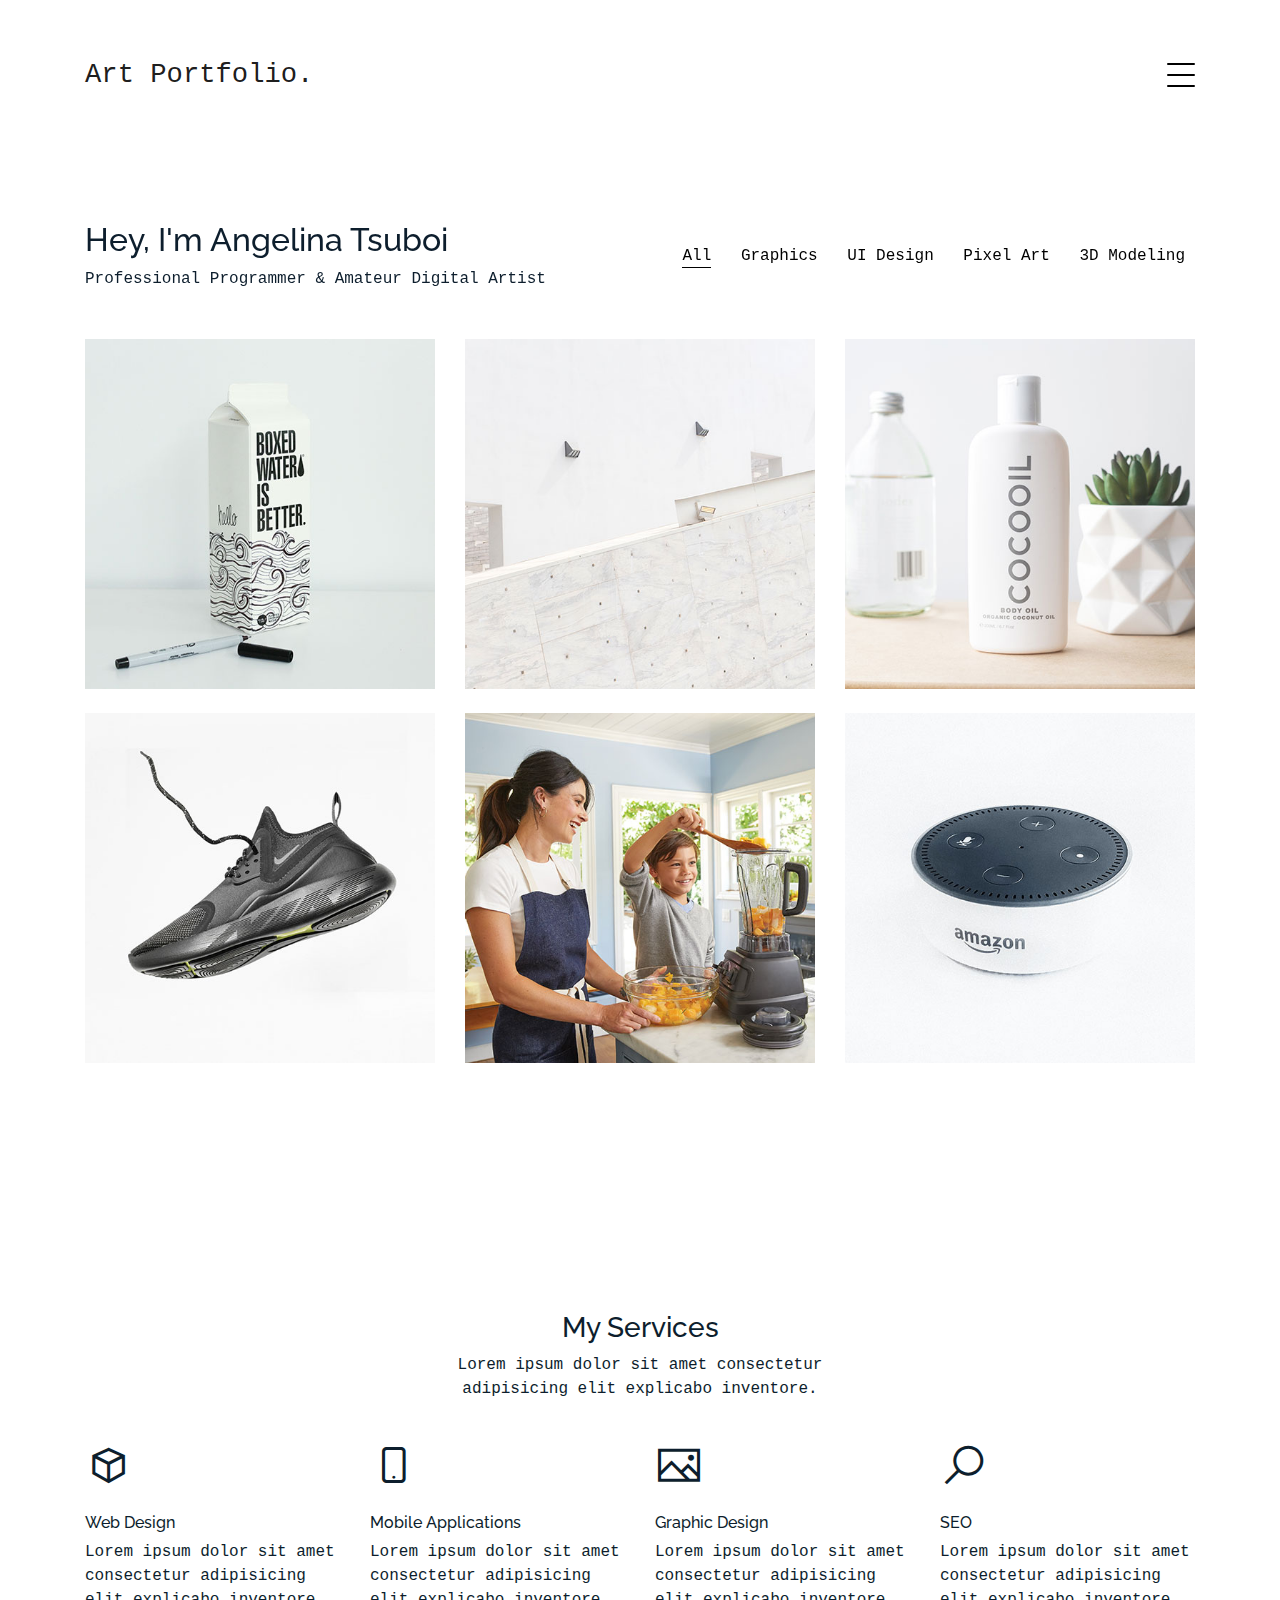
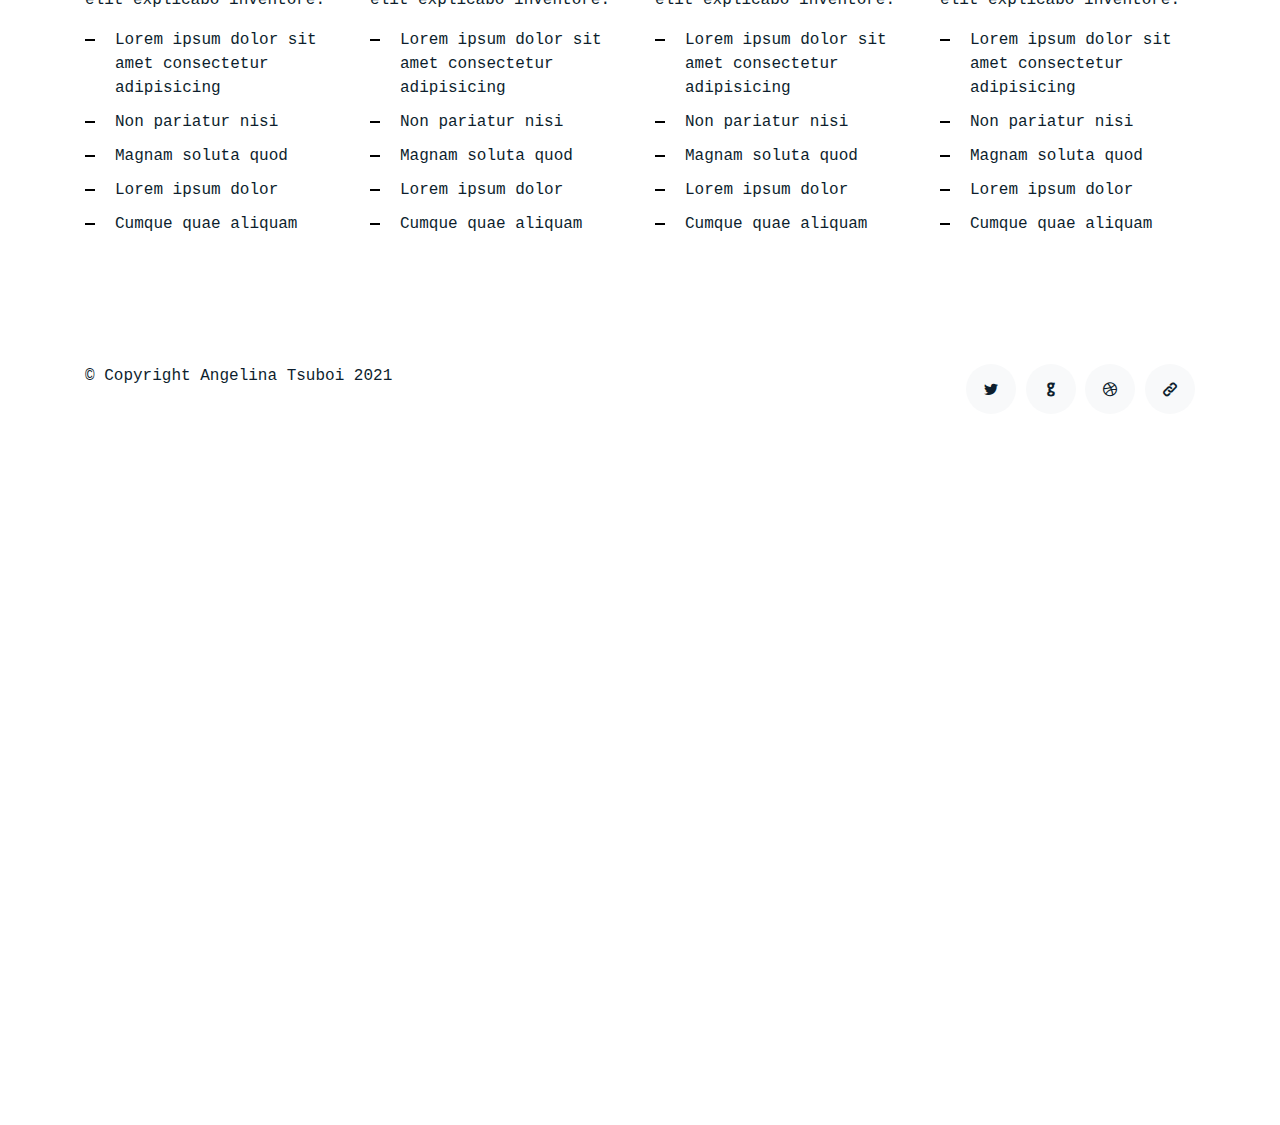
==== commit 449e8d84: "feat: modify contact page" ====
--- a/index.html
+++ b/index.html
@@ -21,7 +21,7 @@
   <link href="assets/vendor/icofont/icofont.min.css" rel="stylesheet">
   <link href="assets/vendor/aos/aos.css" rel="stylesheet">
   <link href="assets/vendor/line-awesome/css/line-awesome.min.css" rel="stylesheet">
-  <link href="assets/vendor/owl.carousel/assets/owl.carousel.min.css" rel="stylesheet">z
+  <link href="assets/vendor/owl.carousel/assets/owl.carousel.min.css" rel="stylesheet">
 
   <!-- Template Main CSS File -->
   <link href="assets/css/style.css" rel="stylesheet">
@@ -234,7 +234,6 @@
 
   <canvas id="c"></canvas>
 
-  <a href="#" class="back-to-top"><i class="icofont-simple-up"></i></a>
 
   <!-- Vendor JS Files -->
   <script src="assets/vendor/jquery/jquery.min.js"></script>
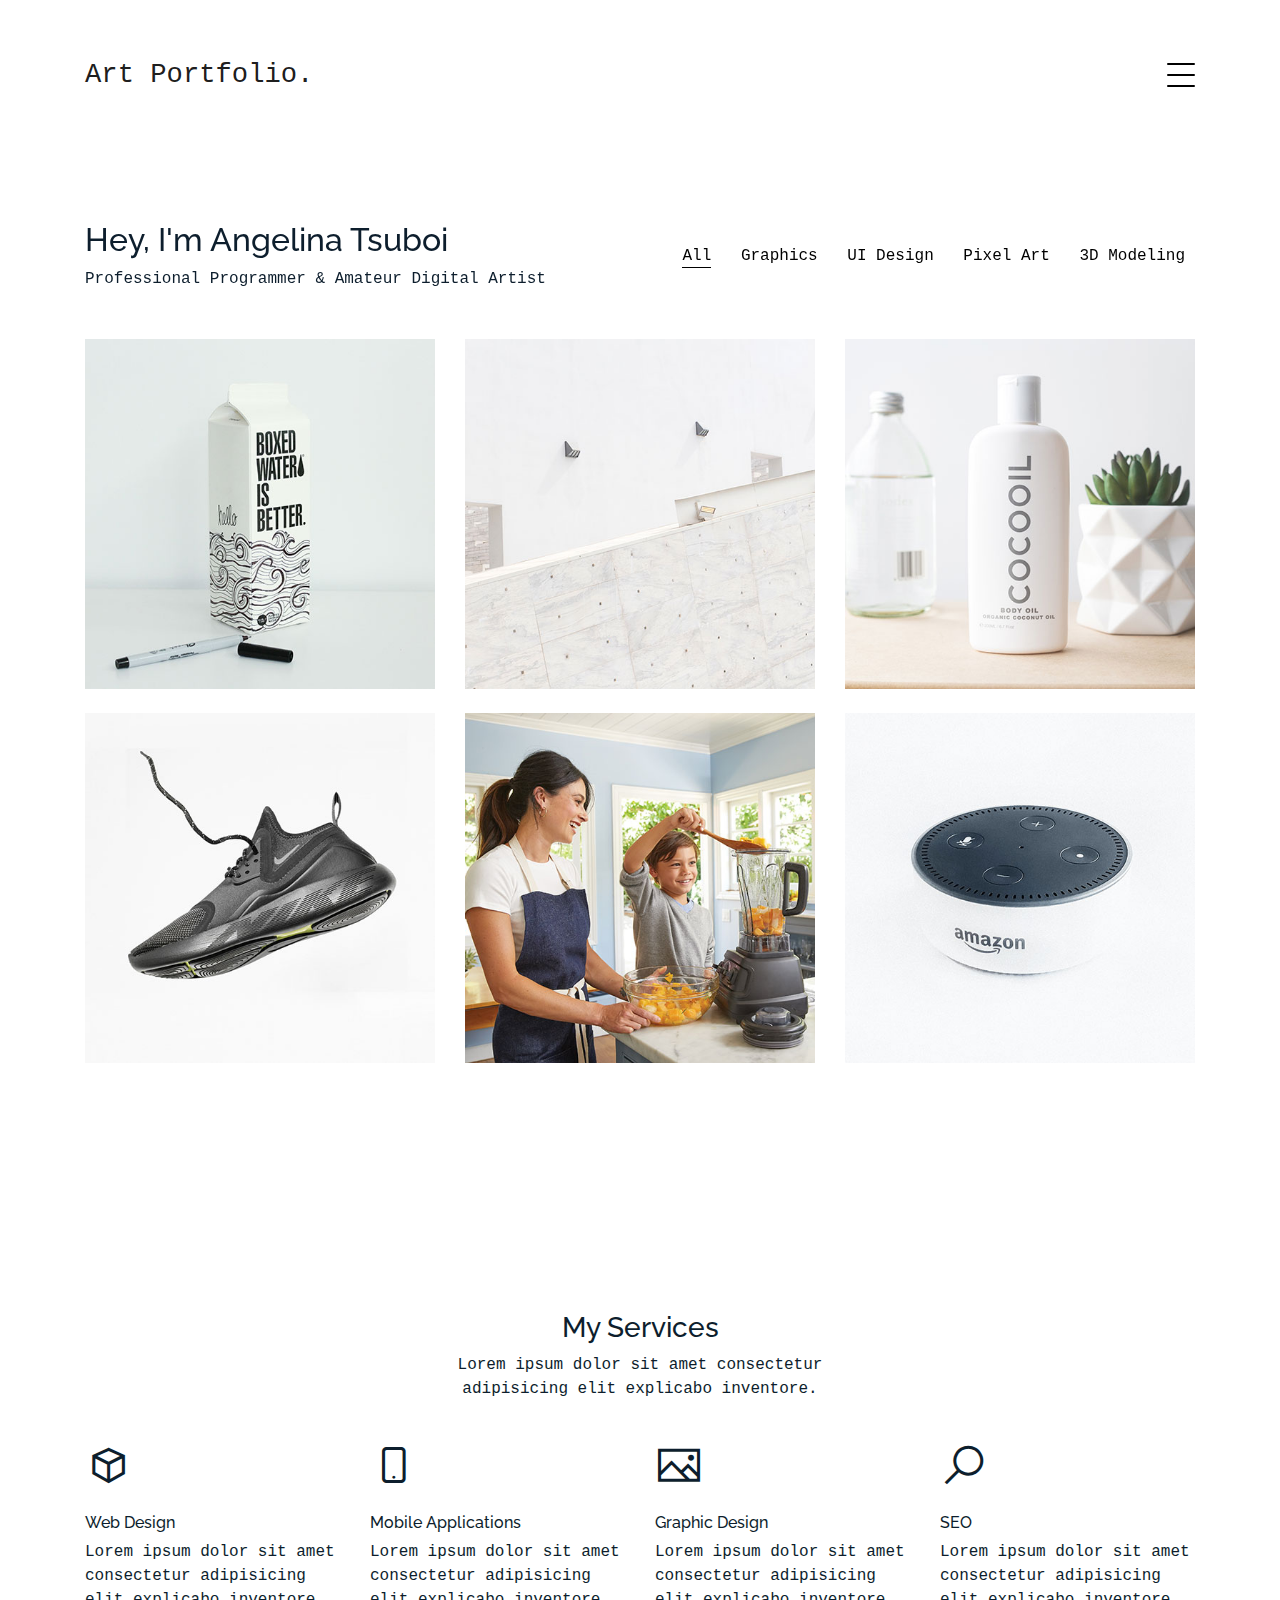
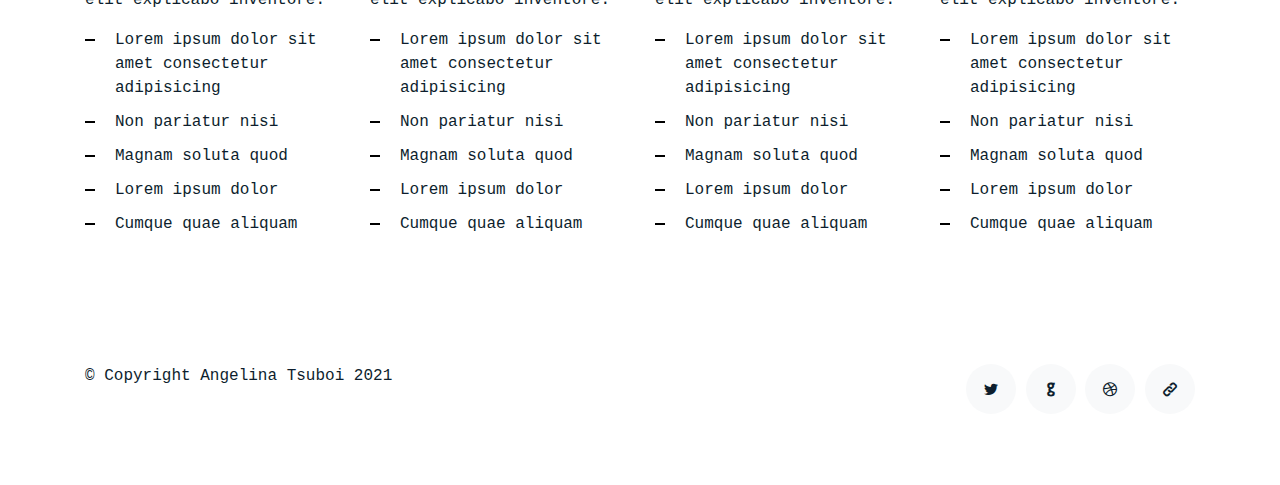
==== commit 8236cb2e: "feat: added three js model to single view page" ====
--- a/index.html
+++ b/index.html
@@ -232,9 +232,6 @@
     </div>
   </footer>
 
-  <canvas id="c"></canvas>
-
-
   <!-- Vendor JS Files -->
   <script src="assets/vendor/jquery/jquery.min.js"></script>
   <script src="assets/vendor/bootstrap/js/bootstrap.bundle.min.js"></script>
@@ -243,13 +240,12 @@
   <script src="assets/vendor/aos/aos.js"></script>
   <script src="assets/vendor/isotope-layout/isotope.pkgd.min.js"></script>
   <script src="assets/vendor/owl.carousel/owl.carousel.min.js"></script>
-  <!-- <script src="assets/vendor/three/three.min.js"></script> -->
   
   
 
   <!-- Template Main JS File -->
   <script src="assets/js/main.js"></script>
-  <script src="assets/js/more.js" type="module"></script>
+
 
 
 </body>
--- a/assets/css/style.css
+++ b/assets/css/style.css
@@ -10,9 +10,9 @@
 --------------------------------------------------------------*/
 
 #c{
-  width: 100%;
-  height: 50%;
-  display: block;
+  background: #7a7a96;
+    width: 100%;
+    height: 100%;
 }
 
 body {
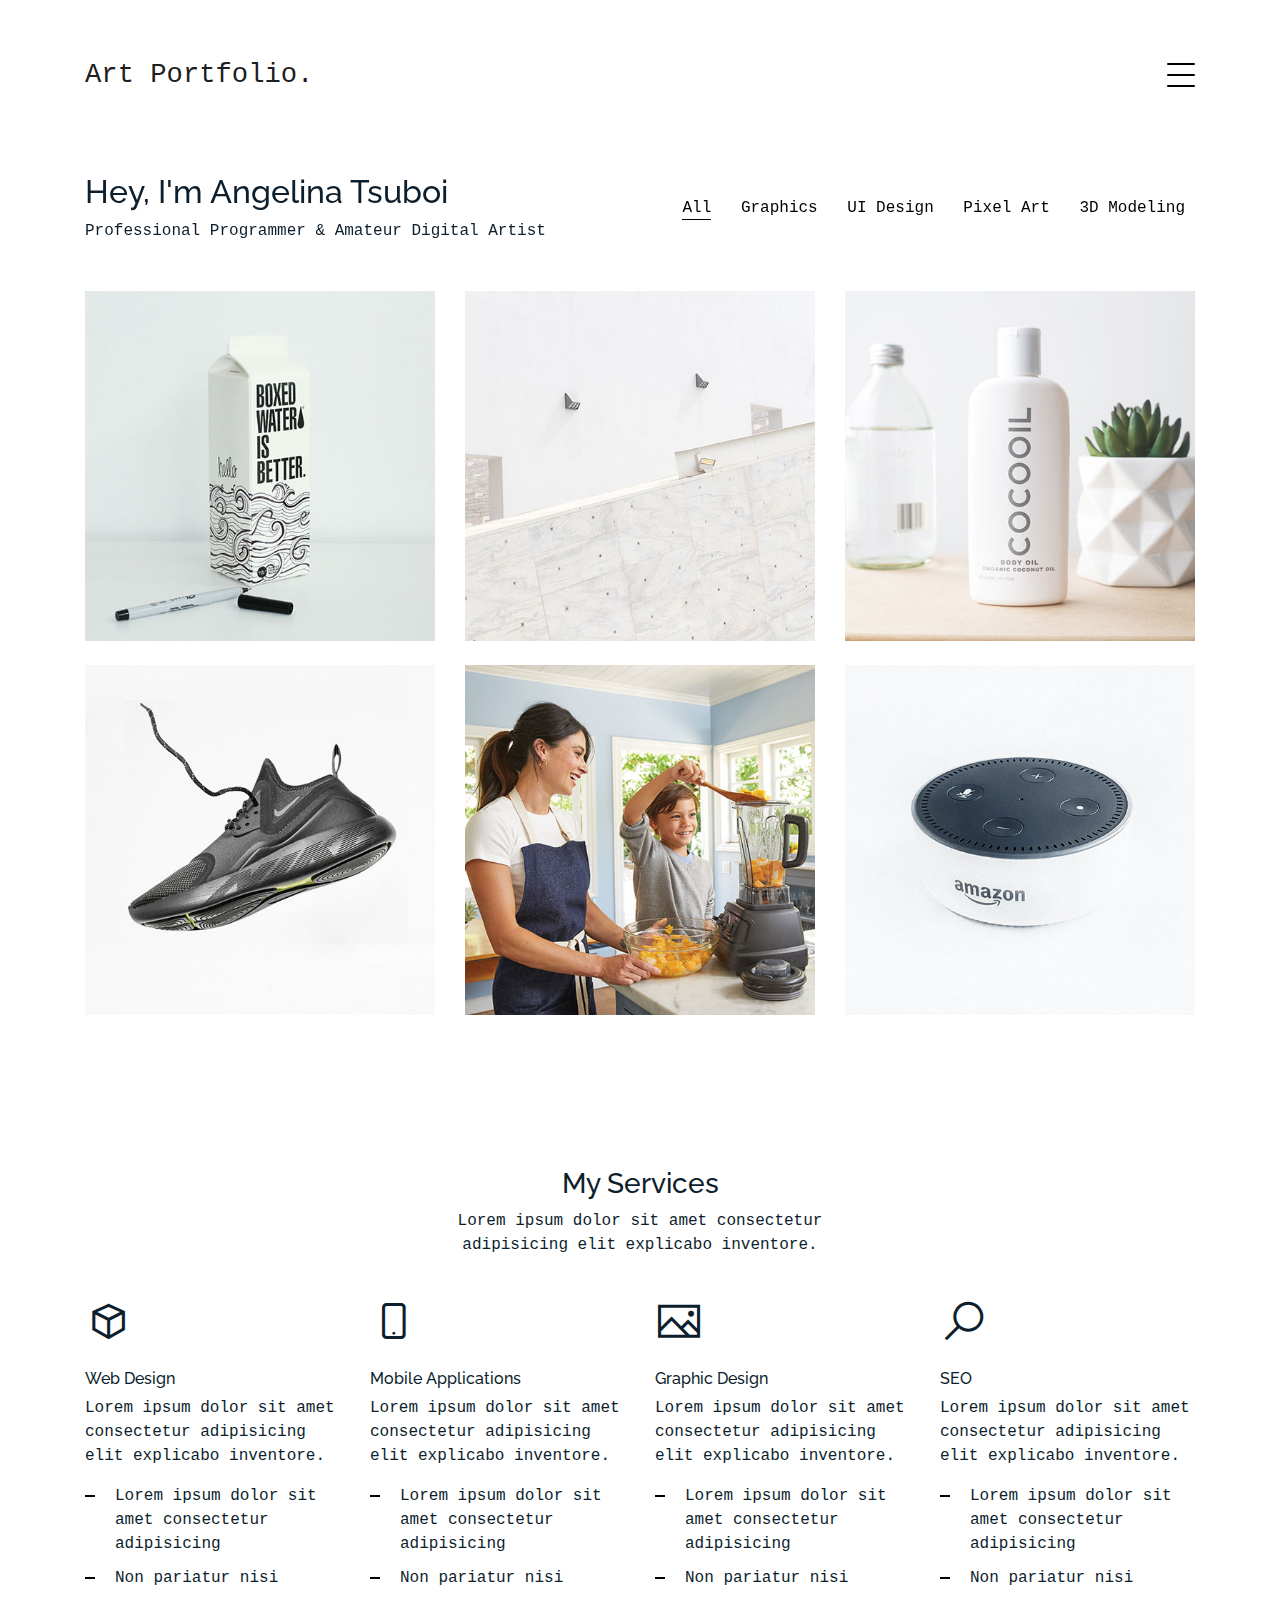
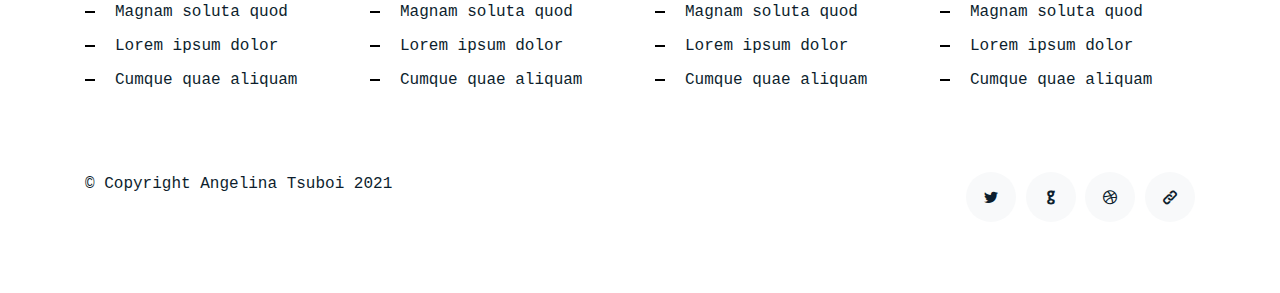
==== commit 0205b7b7: "feat: update favicon and styles" ====
--- a/index.html
+++ b/index.html
@@ -5,12 +5,12 @@
   <meta charset="utf-8">
   <meta content="width=device-width, initial-scale=1.0" name="viewport">
 
-  <title>Art Portfolio Bootstrap Template - Index</title>
-  <meta content="" name="description">
+  <title>Creative Portfolio</title>
+  <meta content="Hi, I'm Angelina Tsuboi! This is my art portfolio for all of my works ranging from 3D modeling to UI/UX design" name="description">
   <meta content="" name="keywords">
 
   <!-- Favicons -->
-  <link href="assets/img/favicon.png" rel="icon">
+  <link href="assets/img/favicon.ico" rel="icon">
   <link href="assets/img/apple-touch-icon.png" rel="apple-touch-icon">
 
   <!-- Google Fonts -->
--- a/assets/css/style.css
+++ b/assets/css/style.css
@@ -12,7 +12,7 @@
 #c{
   background: #7a7a96;
     width: 100%;
-    height: 100%;
+    height: 40rem;
 }
 
 body {
@@ -33,7 +33,7 @@
 }
 
 .section {
-  padding: 7rem 0;
+  padding: 4rem 0;
 }
 
 .filters a {
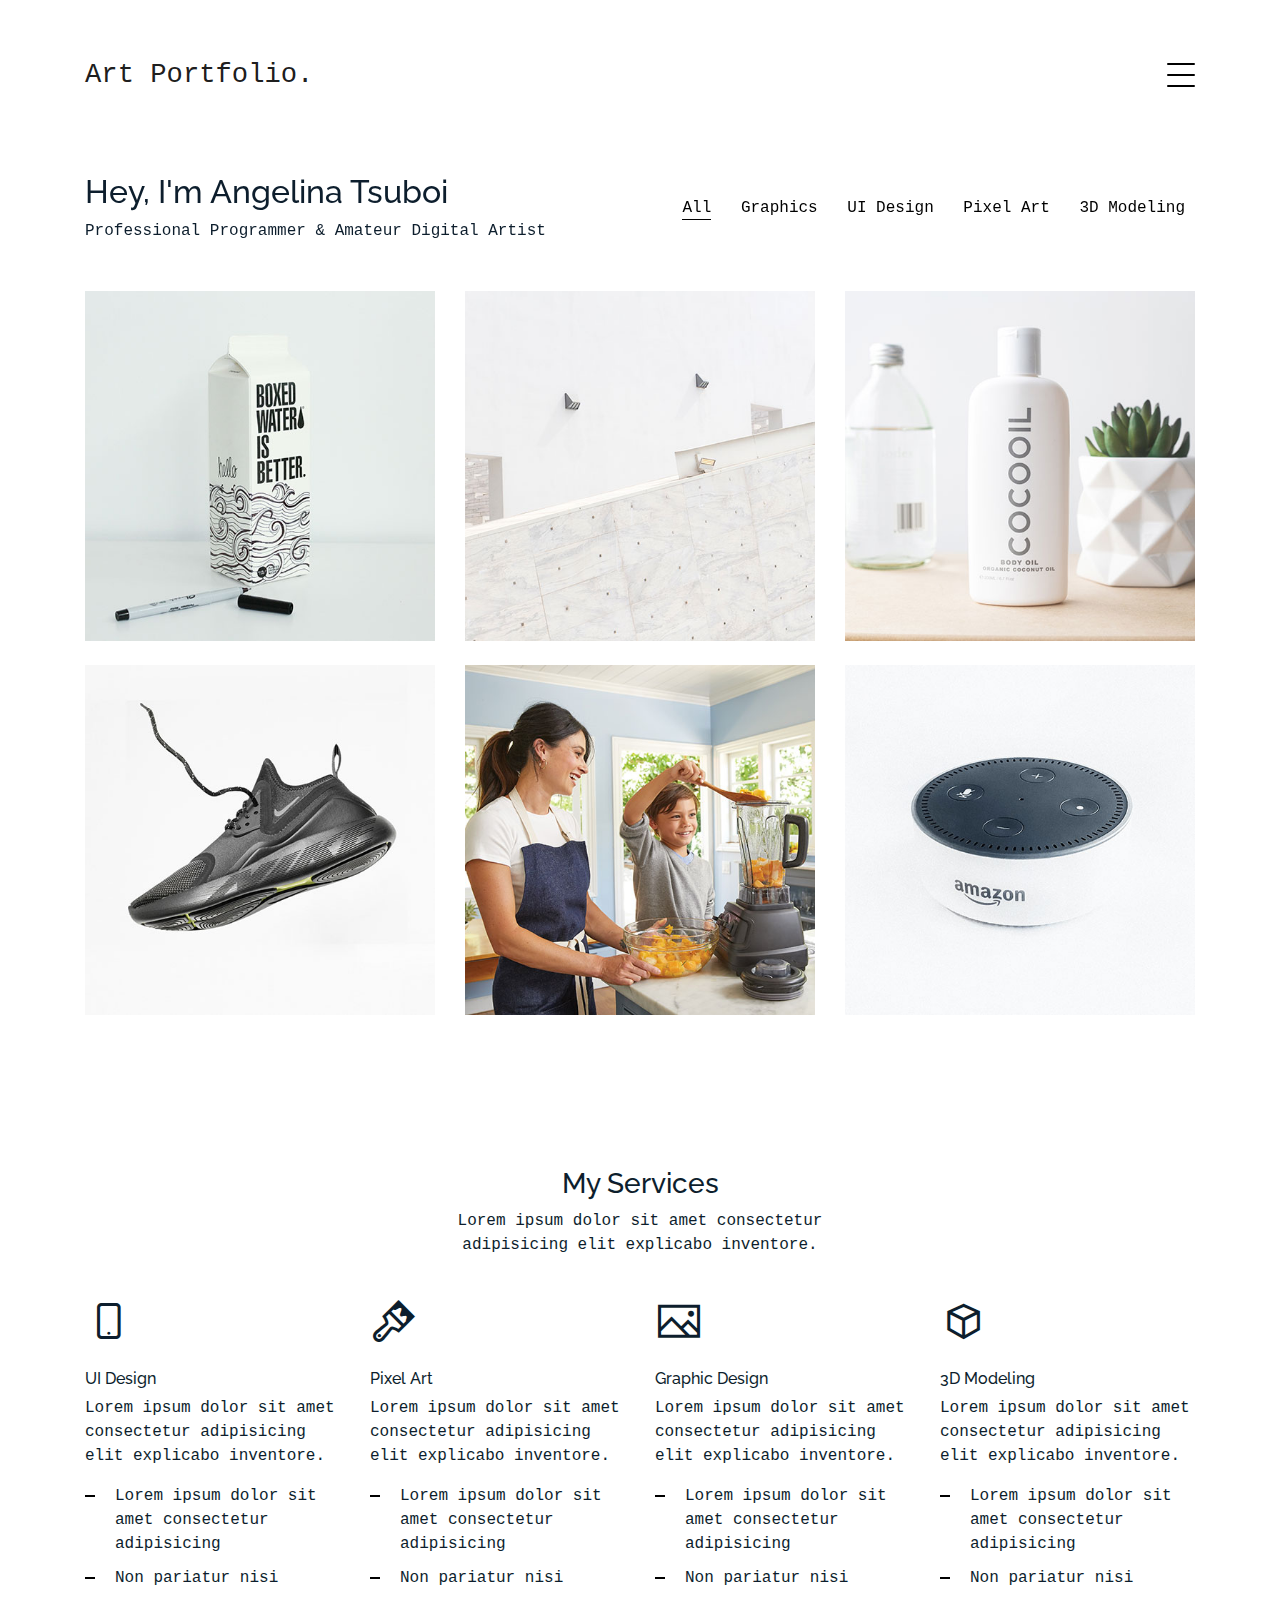
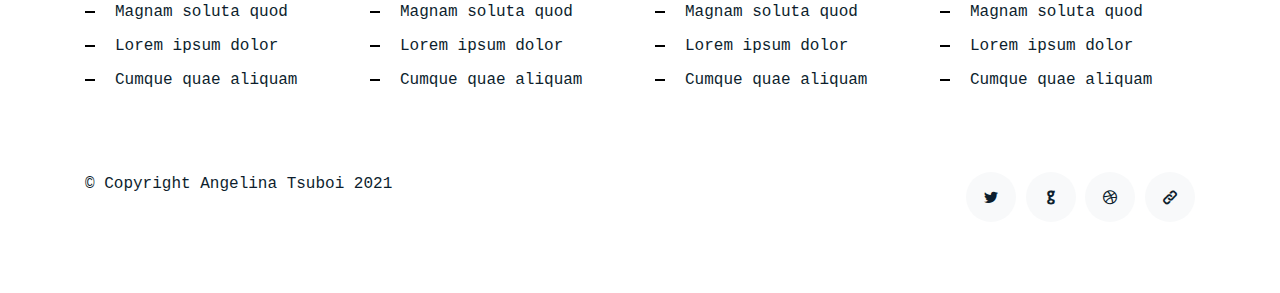
==== commit 106d7456: "feat: favicon and design tweaks" ====
--- a/index.html
+++ b/index.html
@@ -161,20 +161,20 @@
         <div class="row">
 
           <div class="col-12 col-sm-6 col-md-6 col-lg-3">
-            <span class="la la-cube la-3x mb-4"></span>
-            <h4 class="h4 mb-2">Web Design</h4>
-            <p>Lorem ipsum dolor sit amet consectetur adipisicing elit explicabo inventore.</p>
-            <ul class="list-unstyled list-line">
-              <li>Lorem ipsum dolor sit amet consectetur adipisicing</li>
-              <li>Non pariatur nisi</li>
-              <li>Magnam soluta quod</li>
-              <li>Lorem ipsum dolor</li>
-              <li>Cumque quae aliquam</li>
-            </ul>
-          </div>
-          <div class="col-12 col-sm-6 col-md-6 col-lg-3">
             <span class="la la-mobile la-3x mb-4"></span>
-            <h4 class="h4 mb-2">Mobile Applications</h4>
+            <h4 class="h4 mb-2">UI Design</h4>
+            <p>Lorem ipsum dolor sit amet consectetur adipisicing elit explicabo inventore.</p>
+            <ul class="list-unstyled list-line">
+              <li>Lorem ipsum dolor sit amet consectetur adipisicing</li>
+              <li>Non pariatur nisi</li>
+              <li>Magnam soluta quod</li>
+              <li>Lorem ipsum dolor</li>
+              <li>Cumque quae aliquam</li>
+            </ul>
+          </div>
+          <div class="col-12 col-sm-6 col-md-6 col-lg-3">
+            <span class="la la-brush la-3x mb-4"></span>
+            <h4 class="h4 mb-2">Pixel Art</h4>
             <p>Lorem ipsum dolor sit amet consectetur adipisicing elit explicabo inventore.</p>
             <ul class="list-unstyled list-line">
               <li>Lorem ipsum dolor sit amet consectetur adipisicing</li>
@@ -197,8 +197,8 @@
             </ul>
           </div>
           <div class="col-12 col-sm-6 col-md-6 col-lg-3">
-            <span class="la la-search la-3x mb-4"></span>
-            <h4 class="h4 mb-2">SEO</h4>
+            <span class="la la-cube la-3x mb-4"></span>
+            <h4 class="h4 mb-2">3D Modeling</h4>
             <p>Lorem ipsum dolor sit amet consectetur adipisicing elit explicabo inventore.</p>
             <ul class="list-unstyled list-line">
               <li>Lorem ipsum dolor sit amet consectetur adipisicing</li>
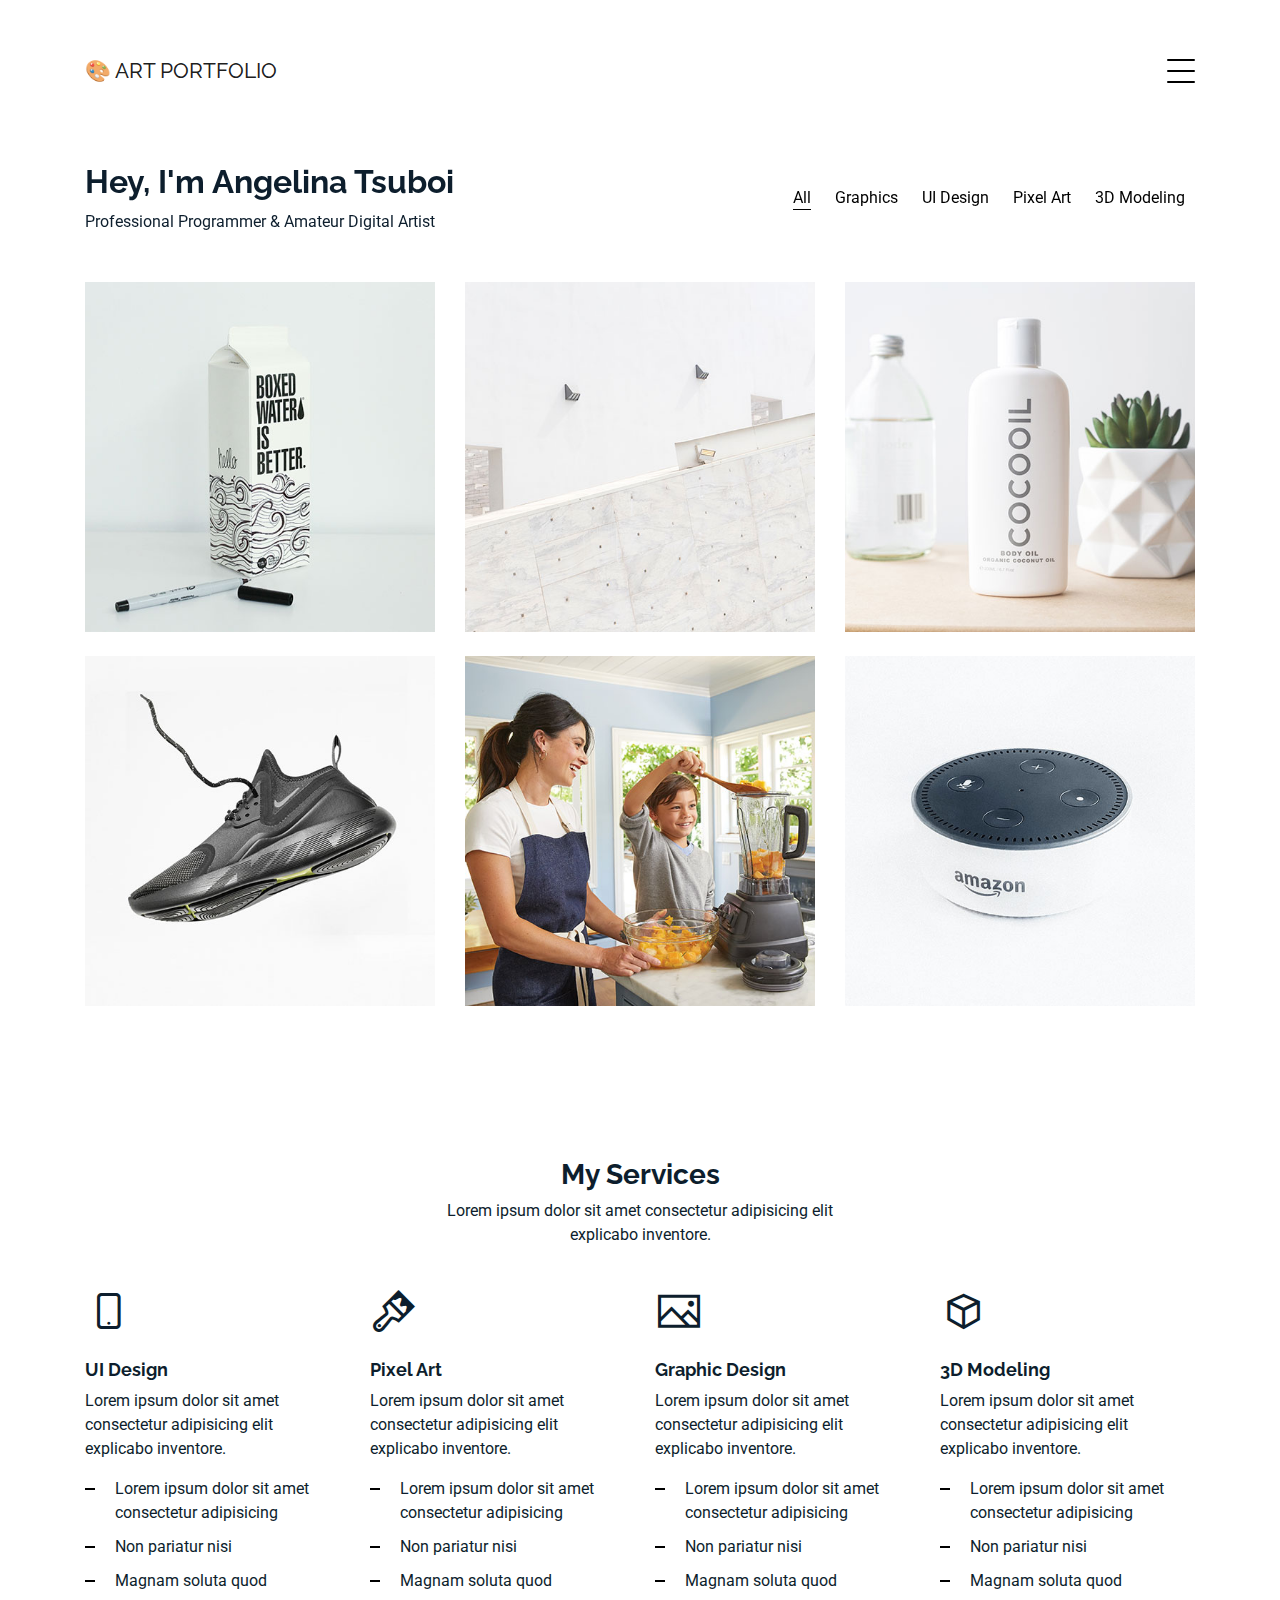
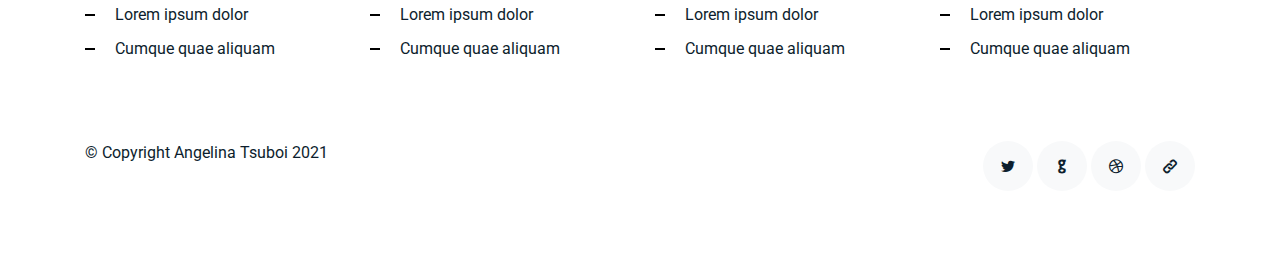
==== commit a5742aaa: "feat: small design tweaks" ====
--- a/index.html
+++ b/index.html
@@ -60,7 +60,7 @@
 
   <nav class="navbar navbar-light custom-navbar">
     <div class="container">
-      <a class="navbar-brand" href="index.html">Art Portfolio.</a>
+      <a class="navbar-brand" href="index.html">🎨 Art Portfolio</a>
 
       <a href="#" class="burger" data-toggle="collapse" data-target="#main-navbar">
         <span></span>
@@ -76,7 +76,7 @@
       <div class="container">
         <div class="row mb-5 align-items-center">
           <div class="col-md-12 col-lg-6 mb-4 mb-lg-0" data-aos="fade-up">
-            <h2>Hey, I'm Angelina Tsuboi</h2>
+            <h2 style="font-weight: bold;">Hey, I'm Angelina Tsuboi</h2>
             <p class="mb-0">Professional Programmer &amp; Amateur Digital Artist</p>
           </div>
           <div class="col-md-12 col-lg-6 text-left text-lg-right" data-aos="fade-up" data-aos-delay="100">
--- a/assets/css/style.css
+++ b/assets/css/style.css
@@ -4,6 +4,7 @@
 * Author: BootstrapMade.com
 * License: https://bootstrapmade.com/license/
 */
+@import url('https://fonts.googleapis.com/css2?family=Roboto&display=swap');
 
 /*--------------------------------------------------------------
 # General
@@ -16,7 +17,7 @@
 }
 
 body {
-  font-family: "Inconsolata", monospace;
+  font-family: "Inconsolata","Roboto", sans-serif;
   color: #0d1e2d;
 }
 
@@ -118,13 +119,14 @@
 
 .item .item-wrap > .work-info h3 {
   font-size: 20px;
-  margin-bottom: 0;
+    margin-bottom: 0;
+    font-family: 'Roboto';
+    font-weight: bold;
 }
 
 .item .item-wrap > .work-info span {
   font-size: 14px;
   text-transform: uppercase;
-  letter-spacing: .2rem;
 }
 
 .item .item-wrap:hover {
@@ -172,11 +174,13 @@
 }
 
 .h4 {
-  font-size: 16px;
+  font-size: 18px;
+  font-weight: bold;
 }
 
 .heading {
   font-size: 28px;
+  font-weight: bold;
 }
 
 .readmore {
@@ -407,7 +411,10 @@
 }
 
 .custom-navbar .navbar-brand {
-  font-size: 1.7rem;
+  font-size: 1.3rem;
+    font-weight: 450;
+    font-family: "Raleway", "Roboto", sans-serif;
+    text-transform: uppercase;
 }
 
 /* Burger */
